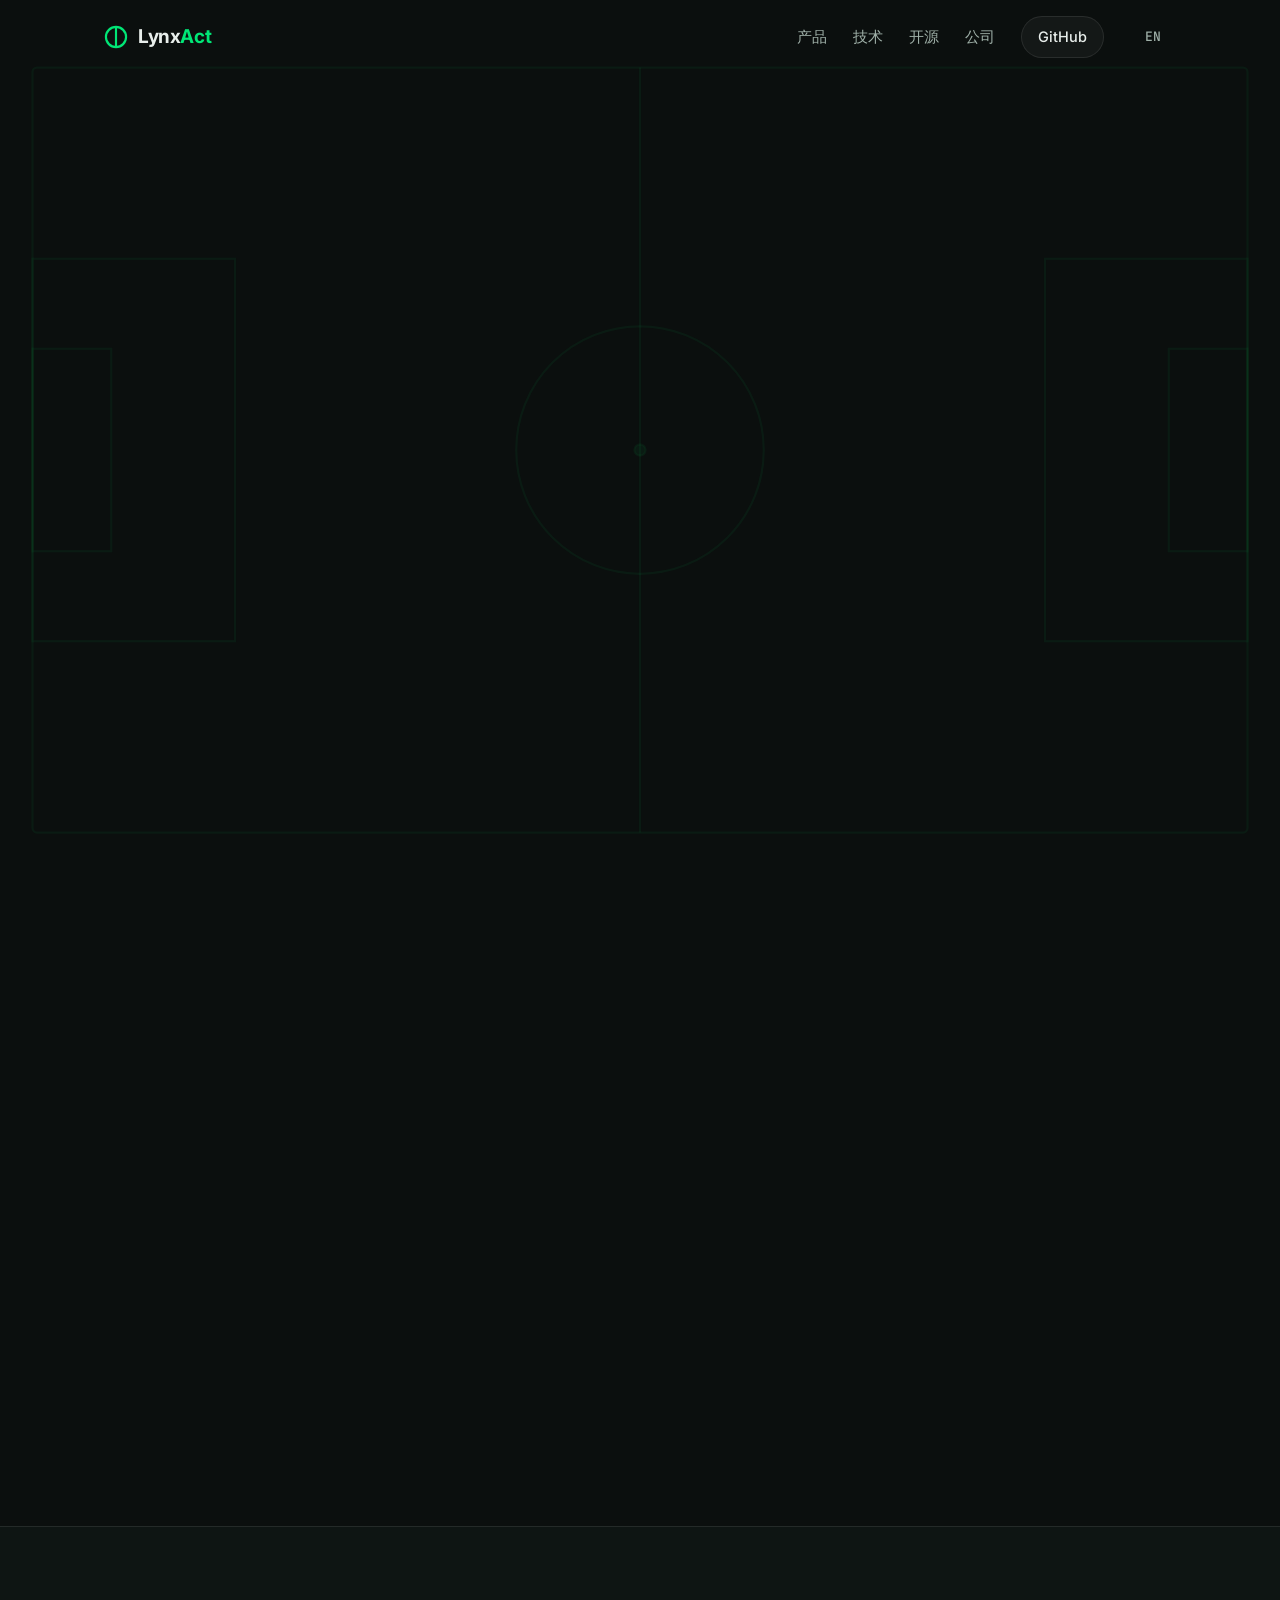
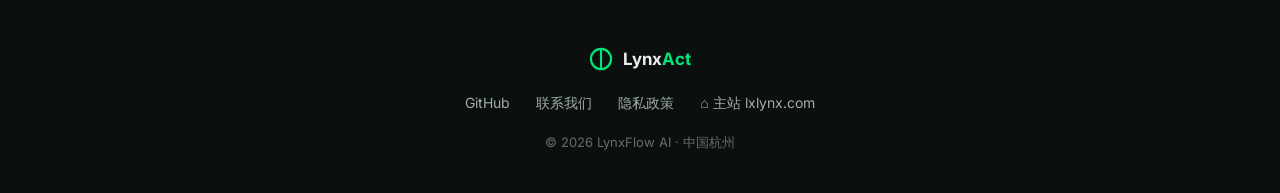
==== zh/index.html @ 07fc2399 "feat(R41): site SEO — Organization JSON-LD + robots.txt + sitemap.xml Add schema.org Organization st" ====
<!DOCTYPE html>
<html lang="zh-CN">
<head>
  <meta charset="UTF-8">
  <meta name="viewport" content="width=device-width, initial-scale=1.0">
  <title>LynxAct — AI 驱动的体育视频智能</title>
  <meta name="description" content="LynxAct 让比赛影像成为战术洞察：VLM 技战术标注、球员追踪、LLM 战术报告。LynxFlow AI 出品。">
  <meta property="og:title" content="LynxAct — AI 驱动的体育视频智能">
  <meta property="og:description" content="从原始比赛画面到教练可直接使用的战术报告：体育视频标注、追踪与 LLM 分析的开源管线。">
  <meta property="og:type" content="website">
  <meta property="og:url" content="https://lynxact.lxlynx.com/zh/">
  <meta property="og:image" content="https://lynxact.lxlynx.com/assets/lynxact-coach-top-moments-sample.png">
  <meta property="og:image:alt" content="LynxAct 教练战术报告样例">
  <link rel="canonical" href="https://lynxact.lxlynx.com/zh/">
  <link rel="alternate" hreflang="en" href="https://lynxact.lxlynx.com/">
  <link rel="alternate" hreflang="zh-CN" href="https://lynxact.lxlynx.com/zh/">
  <link rel="alternate" hreflang="x-default" href="https://lynxact.lxlynx.com/">
  <link rel="icon" href="/favicon.svg" type="image/svg+xml">
  <link rel="preconnect" href="https://fonts.googleapis.com">
  <link rel="preconnect" href="https://fonts.gstatic.com" crossorigin>
  <link href="https://fonts.googleapis.com/css2?family=Inter:wght@400;500;600;700;800&family=JetBrains+Mono:wght@400;600&display=swap" rel="stylesheet">
  <link rel="stylesheet" href="/css/style.css">
  <script type="application/ld+json">
  {
    "@context": "https://schema.org",
    "@type": "Organization",
    "name": "LynxFlow AI",
    "url": "https://lynxact.lxlynx.com/zh/",
    "logo": "https://lynxact.lxlynx.com/favicon.svg",
    "founder": {"@type": "Person", "name": "Alexander Cardoza", "jobTitle": "Founder & CEO"},
    "foundingDate": "2026",
    "address": {"@type": "PostalAddress", "addressLocality": "Hangzhou", "addressCountry": "CN"}
  }
  </script>
</head>
<body>
  <a class="skip-link" href="#main">跳到主要内容</a>

  <!-- 球场线条背景装饰 -->
  <svg class="pitch-bg" viewBox="0 0 1200 800" preserveAspectRatio="xMidYMid slice" aria-hidden="true">
    <g fill="none" stroke="currentColor" stroke-width="2">
      <rect x="60" y="60" width="1080" height="680" rx="4"/>
      <line x1="600" y1="60" x2="600" y2="740"/>
      <circle cx="600" cy="400" r="110"/>
      <circle cx="600" cy="400" r="5" fill="currentColor"/>
      <rect x="60" y="230" width="180" height="340"/>
      <rect x="960" y="230" width="180" height="340"/>
      <rect x="60" y="310" width="70" height="180"/>
      <rect x="1070" y="310" width="70" height="180"/>
    </g>
  </svg>

  <nav class="nav" id="nav">
    <div class="nav-inner">
      <a class="brand" href="#top" aria-label="LynxAct 首页">
        <svg class="brand-mark" viewBox="0 0 100 100" aria-hidden="true">
          <circle cx="50" cy="50" r="42" fill="none" stroke="currentColor" stroke-width="9"/>
          <line x1="50" y1="8" x2="50" y2="92" stroke="currentColor" stroke-width="9"/>
        </svg>
        <span>Lynx<em>Act</em></span>
      </a>
      <div class="nav-links">
        <a href="#products">产品</a>
        <a href="#technology">技术</a>
        <a href="#opensource">开源</a>
        <a href="#company">公司</a>
        <a class="nav-cta" href="https://github.com/Lxcardoza993?tab=repositories" target="_blank" rel="noopener">GitHub</a>
        <a class="lang-switch" href="/" hreflang="en" aria-label="Switch to English">EN</a>
      </div>
    </div>
  </nav>

  <header class="hero" id="top">
    <div class="hero-inner">
      <p class="eyebrow reveal">体育视频智能 · 中国杭州</p>
      <h1 class="reveal">让比赛影像<br><span class="accent">成为战术洞察</span>。</h1>
      <p class="lede reveal">LynxAct 融合视觉语言模型、多目标追踪与大模型推理，自动化体育视频分析
        ——从标注管线，到教练可以直接使用的战术报告。</p>
      <div class="hero-cta reveal">
        <a class="btn btn-primary" href="https://github.com/Lxcardoza993?tab=repositories" target="_blank" rel="noopener">访问 GitHub</a>
        <a class="btn btn-ghost" href="#demo">观看演示</a>
      </div>
      <dl class="hero-stats reveal">
        <div><dt>98.7%</dt><dd>零样本 VLM 准确率<br>活动识别探针实测</dd></div>
        <div><dt>±1 米</dt><dd>场地标定<br>重投影精度</dd></div>
        <div><dt>4 工具</dt><dd>函数调用闭环<br>AI 教练 Agent</dd></div>
      </dl>
    </div>
  </header>

  <main id="main">

    <section class="section" id="products">
      <div class="section-head reveal">
        <p class="eyebrow">产品</p>
        <h2>一条管线，三个层级</h2>
        <p class="section-sub">我们为体育视频理解的每一层构建开放工具——俱乐部、分析师与研究者，
          可以按需取用正好合适的深度。</p>
      </div>
      <div class="cards">
        <article class="card reveal">
          <div class="card-icon" aria-hidden="true">
            <svg viewBox="0 0 24 24" fill="none" stroke="currentColor" stroke-width="1.8"><path d="M12 20h9"/><path d="M16.5 3.5a2.1 2.1 0 0 1 3 3L7 19l-4 1 1-4Z"/></svg>
          </div>
          <h3>技战术标注</h3>
          <p>VLM 预标注 + 人工专家校对。标注员核验机器提案，而非从零打标——
            人工标注时间降低一个数量级，专家判断始终在场。</p>
          <p class="card-tag">VLM 预标 · 专家校对 · 事件体系</p>
        </article>
        <article class="card reveal">
          <div class="card-icon" aria-hidden="true">
            <svg viewBox="0 0 24 24" fill="none" stroke="currentColor" stroke-width="1.8"><path d="M21 15a2 2 0 0 1-2 2H7l-4 4V5a2 2 0 0 1 2-2h14a2 2 0 0 1 2 2Z"/></svg>
          </div>
          <h3>AI 教练 Agent</h3>
          <p>把比赛数据转化为自然语言战术报告的 LLM Agent。四工具函数调用闭环：
            查询事件、发现模式、生成教练可执行的分析——内置 62 张精选技术卡。</p>
          <p class="card-tag">LLM 推理 · 函数调用 · 战术报告</p>
        </article>
        <article class="card reveal">
          <div class="card-icon" aria-hidden="true">
            <svg viewBox="0 0 24 24" fill="none" stroke="currentColor" stroke-width="1.8"><circle cx="12" cy="12" r="9"/><path d="M12 3v18M3 12h18"/></svg>
          </div>
          <h3>球员追踪</h3>
          <p>从转播画面提取 2D 球场坐标的开源管线——检测、多目标追踪与场地标定。
            已在职业比赛画面上验证亚米级重投影精度。</p>
          <p class="card-tag">YOLO · ByteTrack · 单应性标定</p>
        </article>
      </div>
    </section>

    <section class="section section-alt" id="technology">
      <div class="section-head reveal">
        <p class="eyebrow">技术</p>
        <h2>实测，而非承诺</h2>
        <p class="section-sub">本页每一项能力，都有真实数据上的可复现探针支撑。
          以下是我们已经验证的结果。</p>
      </div>
      <div class="metric-grid">
        <div class="metric reveal"><span class="metric-num">98.7<span class="unit">%</span></span><span class="metric-label">零样本 VLM 准确率：150 张活动识别探针（Stanford40），10 类中 8 类满分</span></div>
        <div class="metric reveal"><span class="metric-num">0.62–1.25<span class="unit">米</span></span><span class="metric-label">职业转播画面上的场地标定重投影误差，5 锚点单应性矩阵</span></div>
        <div class="metric reveal"><span class="metric-num">95.7<span class="unit">%</span></span><span class="metric-label">≥8 名球员同时被稳定追踪的帧占比——场均 12.84 人，YOLOv8 + ByteTrack</span></div>
        <div class="metric reveal"><span class="metric-num">62</span><span class="metric-label">教练 Agent 知识库技术卡，覆盖过人、传球与射门技术</span></div>
      </div>

      <div class="pipeline reveal" aria-label="处理管线">
        <div class="pipe-step"><span class="pipe-dot"></span>比赛画面</div>
        <div class="pipe-arrow" aria-hidden="true">→</div>
        <div class="pipe-step"><span class="pipe-dot"></span>检测与追踪</div>
        <div class="pipe-arrow" aria-hidden="true">→</div>
        <div class="pipe-step"><span class="pipe-dot"></span>场地标定</div>
        <div class="pipe-arrow" aria-hidden="true">→</div>
        <div class="pipe-step"><span class="pipe-dot"></span>战术事件</div>
        <div class="pipe-arrow" aria-hidden="true">→</div>
        <div class="pipe-step"><span class="pipe-dot"></span>LLM 分析</div>
        <div class="pipe-arrow" aria-hidden="true">→</div>
        <div class="pipe-step pipe-final"><span class="pipe-dot"></span>教练报告</div>
      </div>
    </section>

    <section class="section" id="demo">
      <div class="section-head reveal">
        <p class="eyebrow">实战</p>
        <h2>能跑的软件，不是幻灯片</h2>
      </div>
      <div class="demo-grid">
        <figure class="demo-item reveal">
          <img src="/assets/demo.gif" alt="多源融合预标注工作流：融合投票、一键校对与判定" loading="lazy" width="880" height="656">
          <figcaption><strong>预标注工作台。</strong>三个预测源融合为单一提案，
            专家一键确认或纠正。</figcaption>
        </figure>
        <figure class="demo-item reveal">
          <img src="/assets/lynxact-coach-top-moments-sample.png" alt="AI 教练 Agent 输出：自动识别出的比赛关键时刻" loading="lazy" width="1200" height="840">
          <figcaption><strong>教练 Agent 输出。</strong>Agent 扫描比赛数据，
            挑出真正重要的时刻，并附上推理过程。</figcaption>
        </figure>
      </div>
    </section>

    <section class="section section-alt" id="opensource">
      <div class="section-head reveal">
        <p class="eyebrow">开源</p>
        <h2>生于开源</h2>
        <p class="section-sub">核心管线均为 Apache-2.0 许可。欢迎 star、fork，
          或直接集成进你的技术栈。</p>
      </div>
      <div class="repo-grid">
        <a class="repo-card reveal" href="https://github.com/Lxcardoza993/lynxact-coach" target="_blank" rel="noopener">
          <div class="repo-head">
            <svg viewBox="0 0 16 16" width="18" height="18" fill="currentColor" aria-hidden="true"><path d="M2 2.5A2.5 2.5 0 0 1 4.5 0h8.75a.75.75 0 0 1 .75.75v12.5a.75.75 0 0 1-.75.75h-2.5a.75.75 0 0 1 0-1.5h1.75v-2h-8a1 1 0 0 0-.714 1.7.75.75 0 1 1-1.072 1.05A2.495 2.495 0 0 1 2 11.5Zm10.5-1h-8a1 1 0 0 0-1 1v6.708A2.486 2.486 0 0 1 4.5 9h8ZM5 12.25v3.25a.25.25 0 0 0 .4.2l1.45-1.087a.249.249 0 0 1 .3 0L8.6 15.7a.25.25 0 0 0 .4-.2v-3.25a.25.25 0 0 0-.25-.25h-3.5a.25.25 0 0 0-.25.25Z"/></svg>
            <span class="repo-name">lynxact-coach</span>
            <span class="repo-license">Apache-2.0</span>
          </div>
          <p>足球战术分析 AI 教练 Agent——四工具函数调用闭环检索比赛数据，
            生成自然语言教练报告。</p>
        </a>
        <a class="repo-card reveal" href="https://github.com/Lxcardoza993/lynxmove-oss" target="_blank" rel="noopener">
          <div class="repo-head">
            <svg viewBox="0 0 16 16" width="18" height="18" fill="currentColor" aria-hidden="true"><path d="M2 2.5A2.5 2.5 0 0 1 4.5 0h8.75a.75.75 0 0 1 .75.75v12.5a.75.75 0 0 1-.75.75h-2.5a.75.75 0 0 1 0-1.5h1.75v-2h-8a1 1 0 0 0-.714 1.7.75.75 0 1 1-1.072 1.05A2.495 2.495 0 0 1 2 11.5Zm10.5-1h-8a1 1 0 0 0-1 1v6.708A2.486 2.486 0 0 1 4.5 9h8ZM5 12.25v3.25a.25.25 0 0 0 .4.2l1.45-1.087a.249.249 0 0 1 .3 0L8.6 15.7a.25.25 0 0 0 .4-.2v-3.25a.25.25 0 0 0-.25-.25h-3.5a.25.25 0 0 0-.25.25Z"/></svg>
            <span class="repo-name">lynxmove-oss</span>
            <span class="repo-license">Apache-2.0</span>
          </div>
          <p>体育视频多源融合预标注工具包——VLM 提案、球员先验信号与专家校对，
            集成于同一 Web 界面。</p>
        </a>
      </div>
    </section>

    <section class="section" id="company">
      <div class="section-head reveal">
        <p class="eyebrow">公司</p>
        <h2>行家出品</h2>
      </div>
      <div class="company-grid">
        <div class="company-card reveal">
          <h3>LynxFlow AI</h3>
          <p>LynxAct 是 LynxFlow AI 旗下的体育视频智能分析产品线。团队 2026
            年创立于杭州，专注体育分析 AI 工具——标注管线、追踪基础设施与
            LLM 驱动的报告。</p>
          <dl class="company-facts">
            <div><dt>成立</dt><dd>2026 年</dd></div>
            <div><dt>总部</dt><dd>中国杭州</dd></div>
            <div><dt>方向</dt><dd>体育 AI · 视频智能</dd></div>
            <div><dt>阶段</dt><dd>自筹资金 · 种子轮前</dd></div>
          </dl>
        </div>
        <div class="company-card reveal">
          <h3>创始人</h3>
          <p class="founder-name">Alexander Cardoza</p>
          <p class="founder-title">Founder &amp; CEO, LynxFlow AI</p>
          <p>Alexander Cardoza 本科毕业于中部一所 211 高校，获教育学、文学
            双学士学位；硕士毕业于爱丁堡大学，获理学硕士（M.Sc.）学位，主要
            研究方向为智能穿戴设备的加速度数据与身体活动流行病学。他创立
            LynxAct，是要把现代视觉语言模型与 LLM 工具，带进一个至今仍靠
            人工打标的行业。</p>
          <p class="company-contact">联系我们：<a href="mailto:founder@lxlynx.com">founder@lxlynx.com</a></p>
        </div>
      </div>
    </section>

  </main>

  <footer class="footer">
    <div class="footer-inner">
      <div class="footer-brand">
        <svg class="brand-mark" viewBox="0 0 100 100" aria-hidden="true">
          <circle cx="50" cy="50" r="42" fill="none" stroke="currentColor" stroke-width="9"/>
          <line x1="50" y1="8" x2="50" y2="92" stroke="currentColor" stroke-width="9"/>
        </svg>
        <span>Lynx<em>Act</em></span>
      </div>
      <nav class="footer-links" aria-label="页脚">
        <a href="https://github.com/Lxcardoza993?tab=repositories" target="_blank" rel="noopener">GitHub</a>
        <a href="mailto:founder@lxlynx.com">联系我们</a>
        <a href="/zh/privacy.html">隐私政策</a>
        <a href="https://lxlynx.com" target="_blank" rel="noopener">⌂ 主站 lxlynx.com</a>
      </nav>
      <p class="footer-legal">© 2026 LynxFlow AI · 中国杭州</p>
    </div>
  </footer>

  <script src="/js/main.js" defer></script>
</body>
</html>
---- css/style.css ----
/* LynxAct — dark pitch theme */
:root {
  --bg: #0b0f0e;
  --bg-alt: #0e1513;
  --surface: rgba(255, 255, 255, 0.04);
  --surface-border: rgba(255, 255, 255, 0.09);
  --text: #e8eeeb;
  --text-dim: #9fb0a8;
  --accent: #00e676;
  --accent-soft: rgba(0, 230, 118, 0.12);
  --pitch-line: rgba(0, 230, 118, 0.055);
  --radius: 14px;
  --font: "Inter", -apple-system, BlinkMacSystemFont, "Segoe UI", Roboto, "PingFang SC", "Hiragino Sans GB", "Microsoft YaHei", "Noto Sans CJK SC", "Helvetica Neue", Arial, sans-serif;
  --mono: "JetBrains Mono", ui-monospace, SFMono-Regular, Menlo, Consolas, monospace;
}

* { margin: 0; padding: 0; box-sizing: border-box; }

html { scroll-behavior: smooth; }

body {
  background: var(--bg);
  color: var(--text);
  font-family: var(--font);
  font-size: 16px;
  line-height: 1.65;
  -webkit-font-smoothing: antialiased;
  overflow-x: hidden;
}

::selection { background: var(--accent); color: #04140b; }

/* Skip link — keyboard a11y (WCAG 2.4.1 Bypass Blocks) */
.skip-link {
  position: absolute;
  left: -9999px;
  top: auto;
  z-index: 1000;
  padding: 0.6rem 1rem;
  background: var(--accent);
  color: #04140b;
  border-radius: 8px;
  font-weight: 600;
  text-decoration: none;
}
.skip-link:focus,
.skip-link:focus-visible {
  left: 1rem;
  top: 1rem;
}

.pitch-bg {
  position: fixed;
  inset: 0;
  width: 100%;
  height: 100%;
  color: var(--pitch-line);
  pointer-events: none;
  z-index: 0;
}

/* ---------- nav ---------- */
.nav {
  position: fixed;
  top: 0; left: 0; right: 0;
  z-index: 100;
  transition: background 0.3s ease, border-color 0.3s ease, backdrop-filter 0.3s ease;
  border-bottom: 1px solid transparent;
}
.nav.scrolled {
  background: rgba(11, 15, 14, 0.72);
  backdrop-filter: blur(14px);
  -webkit-backdrop-filter: blur(14px);
  border-bottom-color: var(--surface-border);
}
.nav-inner {
  max-width: 1120px;
  margin: 0 auto;
  padding: 16px 24px;
  display: flex;
  align-items: center;
  justify-content: space-between;
}
.brand {
  display: inline-flex;
  align-items: center;
  gap: 10px;
  color: var(--text);
  text-decoration: none;
  font-weight: 700;
  font-size: 19px;
  letter-spacing: -0.02em;
}
.brand em { font-style: normal; color: var(--accent); }
.brand-mark { width: 24px; height: 24px; color: var(--accent); flex: none; }
.nav-links { display: flex; align-items: center; gap: 26px; }
.nav-links a {
  color: var(--text-dim);
  text-decoration: none;
  font-size: 14.5px;
  font-weight: 500;
  transition: color 0.2s ease;
}
.nav-links a:hover { color: var(--text); }
.nav-cta {
  padding: 8px 16px;
  border: 1px solid var(--surface-border);
  border-radius: 999px;
  color: var(--text) !important;
  background: var(--surface);
  transition: border-color 0.2s ease, background 0.2s ease;
}
.nav-cta:hover { border-color: var(--accent); background: var(--accent-soft); }
.lang-switch {
  padding: 8px 14px;
  border-radius: 999px;
  color: var(--text-dim) !important;
  font-size: 13px !important;
  font-family: var(--mono);
  border: 1px solid transparent;
  transition: color 0.2s ease, border-color 0.2s ease;
}
.lang-switch:hover { color: var(--accent) !important; border-color: rgba(0, 230, 118, 0.35); }

/* ---------- hero ---------- */
.hero {
  position: relative;
  z-index: 1;
  padding: 168px 24px 96px;
}
.hero-inner { max-width: 880px; margin: 0 auto; }
.eyebrow {
  font-family: var(--mono);
  font-size: 12.5px;
  font-weight: 600;
  letter-spacing: 0.14em;
  text-transform: uppercase;
  color: var(--accent);
  margin-bottom: 18px;
}
h1 {
  font-size: clamp(40px, 6.4vw, 68px);
  font-weight: 800;
  line-height: 1.06;
  letter-spacing: -0.035em;
  margin-bottom: 26px;
}
.accent {
  background: linear-gradient(92deg, var(--accent) 10%, #7dffb8 90%);
  -webkit-background-clip: text;
  background-clip: text;
  color: transparent;
}
.lede {
  font-size: clamp(17px, 2vw, 20px);
  color: var(--text-dim);
  max-width: 640px;
  margin-bottom: 38px;
}
.hero-cta { display: flex; gap: 14px; flex-wrap: wrap; margin-bottom: 64px; }
.btn {
  display: inline-flex;
  align-items: center;
  padding: 13px 26px;
  border-radius: 999px;
  font-size: 15px;
  font-weight: 600;
  text-decoration: none;
  transition: transform 0.18s ease, box-shadow 0.18s ease, background 0.18s ease, border-color 0.18s ease;
}
.btn:active { transform: translateY(1px); }
.btn-primary {
  background: var(--accent);
  color: #04140b;
  box-shadow: 0 0 0 0 rgba(0, 230, 118, 0.35);
}
.btn-primary:hover { box-shadow: 0 8px 32px 0 rgba(0, 230, 118, 0.28); transform: translateY(-1px); }
.btn-ghost {
  color: var(--text);
  border: 1px solid var(--surface-border);
  background: var(--surface);
}
.btn-ghost:hover { border-color: var(--accent); background: var(--accent-soft); }

.hero-stats {
  display: grid;
  grid-template-columns: repeat(3, minmax(0, 1fr));
  gap: 20px;
  max-width: 780px;
}
.hero-stats > div {
  padding: 20px 22px;
  background: var(--surface);
  border: 1px solid var(--surface-border);
  border-radius: var(--radius);
  backdrop-filter: blur(8px);
}
.hero-stats dt {
  font-size: 30px;
  font-weight: 800;
  letter-spacing: -0.03em;
  color: var(--accent);
  font-variant-numeric: tabular-nums;
}
.hero-stats dd { font-size: 13px; color: var(--text-dim); margin-top: 6px; line-height: 1.5; }

/* ---------- sections ---------- */
.section {
  position: relative;
  z-index: 1;
  max-width: 1120px;
  margin: 0 auto;
  padding: 88px 24px;
}
.section-alt {
  max-width: none;
  background: var(--bg-alt);
  border-top: 1px solid var(--surface-border);
  border-bottom: 1px solid var(--surface-border);
}
.section-alt > * { max-width: 1120px; margin-left: auto; margin-right: auto; }
.section-head { max-width: 720px; margin-bottom: 52px; }
.section-alt .section-head { max-width: 720px; }
h2 {
  font-size: clamp(30px, 4vw, 42px);
  font-weight: 800;
  letter-spacing: -0.03em;
  line-height: 1.12;
  margin-bottom: 16px;
}
.section-sub { color: var(--text-dim); font-size: 17px; }

/* product cards */
.cards {
  display: grid;
  grid-template-columns: repeat(3, minmax(0, 1fr));
  gap: 22px;
}
.card {
  padding: 30px 28px;
  background: var(--surface);
  border: 1px solid var(--surface-border);
  border-radius: var(--radius);
  transition: transform 0.2s ease, border-color 0.2s ease, background 0.2s ease;
}
.card:hover { transform: translateY(-3px); border-color: rgba(0, 230, 118, 0.35); background: rgba(0, 230, 118, 0.05); }
.card-icon {
  width: 46px; height: 46px;
  display: grid; place-items: center;
  border-radius: 12px;
  background: var(--accent-soft);
  color: var(--accent);
  margin-bottom: 20px;
}
.card-icon svg { width: 24px; height: 24px; }
.card h3 { font-size: 20px; font-weight: 700; letter-spacing: -0.02em; margin-bottom: 12px; }
.card p { color: var(--text-dim); font-size: 15px; }
.card-tag {
  margin-top: 18px;
  font-family: var(--mono);
  font-size: 12px !important;
  color: var(--accent) !important;
  letter-spacing: 0.02em;
}

/* metrics */
.metric-grid {
  display: grid;
  grid-template-columns: repeat(2, minmax(0, 1fr));
  gap: 22px;
  margin-bottom: 56px;
}
.metric {
  padding: 28px 30px;
  background: var(--surface);
  border: 1px solid var(--surface-border);
  border-radius: var(--radius);
  display: flex;
  flex-direction: column;
  gap: 10px;
}
.metric-num {
  font-size: 40px;
  font-weight: 800;
  letter-spacing: -0.03em;
  color: var(--accent);
  font-variant-numeric: tabular-nums;
}
.metric-num .unit { font-size: 20px; margin-left: 2px; }
.metric-label { color: var(--text-dim); font-size: 14.5px; line-height: 1.55; }

/* pipeline */
.pipeline {
  display: flex;
  align-items: center;
  flex-wrap: wrap;
  gap: 10px 12px;
  padding: 24px 26px;
  background: var(--surface);
  border: 1px solid var(--surface-border);
  border-radius: var(--radius);
  font-family: var(--mono);
  font-size: 13px;
}
.pipe-step {
  display: inline-flex;
  align-items: center;
  gap: 9px;
  color: var(--text-dim);
  white-space: nowrap;
}
.pipe-dot { width: 7px; height: 7px; border-radius: 50%; background: var(--accent); flex: none; }
.pipe-final { color: var(--accent); font-weight: 600; }
.pipe-arrow { color: rgba(255, 255, 255, 0.22); }

/* demo */
.demo-grid {
  display: grid;
  grid-template-columns: repeat(2, minmax(0, 1fr));
  gap: 22px;
}
.demo-item {
  background: var(--surface);
  border: 1px solid var(--surface-border);
  border-radius: var(--radius);
  overflow: hidden;
}
.demo-item img {
  display: block;
  width: 100%;
  aspect-ratio: 16 / 10;
  object-fit: cover;
  object-position: top;
  border-bottom: 1px solid var(--surface-border);
  background: #060a08;
}
.demo-item figcaption { padding: 20px 22px; color: var(--text-dim); font-size: 14.5px; }
.demo-item figcaption strong { color: var(--text); display: block; margin-bottom: 4px; font-size: 15px; }

/* repos */
.repo-grid {
  display: grid;
  grid-template-columns: repeat(2, minmax(0, 1fr));
  gap: 22px;
}
.repo-card {
  display: block;
  padding: 26px 28px;
  background: var(--surface);
  border: 1px solid var(--surface-border);
  border-radius: var(--radius);
  text-decoration: none;
  color: inherit;
  transition: transform 0.2s ease, border-color 0.2s ease, background 0.2s ease;
}
.repo-card:hover { transform: translateY(-3px); border-color: rgba(0, 230, 118, 0.35); background: rgba(0, 230, 118, 0.05); }
.repo-head { display: flex; align-items: center; gap: 10px; margin-bottom: 14px; color: var(--accent); }
.repo-name { font-family: var(--mono); font-size: 16px; font-weight: 600; color: var(--text); }
.repo-license {
  margin-left: auto;
  font-family: var(--mono);
  font-size: 11px;
  color: var(--text-dim);
  border: 1px solid var(--surface-border);
  border-radius: 999px;
  padding: 3px 10px;
}
.repo-card p { color: var(--text-dim); font-size: 14.5px; }

/* company */
.company-grid {
  display: grid;
  grid-template-columns: 1.2fr 1fr;
  gap: 22px;
}
.company-card {
  padding: 32px 30px;
  background: var(--surface);
  border: 1px solid var(--surface-border);
  border-radius: var(--radius);
}
.company-card h3 { font-size: 19px; font-weight: 700; letter-spacing: -0.02em; margin-bottom: 6px; }
.company-cn { color: var(--text-dim); font-size: 14px; margin-bottom: 16px; }
.founder-name { color: var(--accent); font-size: 17px; font-weight: 600; margin-bottom: 4px; }
.founder-title { color: var(--text-dim); font-size: 13px; letter-spacing: 0.04em; text-transform: uppercase; margin-bottom: 14px; }
.company-card > p { color: var(--text-dim); font-size: 15px; }
.company-facts {
  margin-top: 24px;
  display: grid;
  grid-template-columns: repeat(2, minmax(0, 1fr));
  gap: 14px;
}
.company-facts dt {
  font-family: var(--mono);
  font-size: 11px;
  text-transform: uppercase;
  letter-spacing: 0.1em;
  color: var(--text-dim);
}
.company-facts dd { font-size: 14.5px; font-weight: 600; margin-top: 3px; }
.company-contact { margin-top: 20px; }
.company-contact a { color: var(--accent); text-decoration: none; border-bottom: 1px solid rgba(0, 230, 118, 0.35); }
.company-contact a:hover { border-bottom-color: var(--accent); }

/* footer */
.footer {
  position: relative;
  z-index: 1;
  border-top: 1px solid var(--surface-border);
  padding: 48px 24px 40px;
}
.footer-inner {
  max-width: 1120px;
  margin: 0 auto;
  display: flex;
  flex-direction: column;
  align-items: center;
  gap: 18px;
}
.footer-brand {
  display: inline-flex;
  align-items: center;
  gap: 10px;
  font-weight: 700;
  font-size: 17px;
}
.footer-brand em { font-style: normal; color: var(--accent); }
.footer-links { display: flex; gap: 26px; }
.footer-links a { color: var(--text-dim); text-decoration: none; font-size: 14px; transition: color 0.2s ease; }
.footer-links a:hover { color: var(--text); }
.footer-legal { color: rgba(159, 176, 168, 0.6); font-size: 13px; }

/* reveal on scroll */
.reveal {
  opacity: 0;
  transform: translateY(18px);
  transition: opacity 0.6s ease, transform 0.6s ease;
}
.reveal.visible { opacity: 1; transform: none; }
@media (prefers-reduced-motion: reduce) {
  .reveal { opacity: 1; transform: none; transition: none; }
  html { scroll-behavior: auto; }
}

/* responsive */
@media (max-width: 900px) {
  .cards, .demo-grid, .repo-grid, .company-grid { grid-template-columns: 1fr; }
  .metric-grid { grid-template-columns: 1fr 1fr; }
  .nav-links a:not(.nav-cta):not(.lang-switch) { display: none; }
}
@media (max-width: 620px) {
  .hero { padding-top: 132px; }
  .hero-stats { grid-template-columns: 1fr; }
  .metric-grid { grid-template-columns: 1fr; }
  .pipe-arrow { display: none; }
  .pipeline { flex-direction: column; align-items: flex-start; }
}
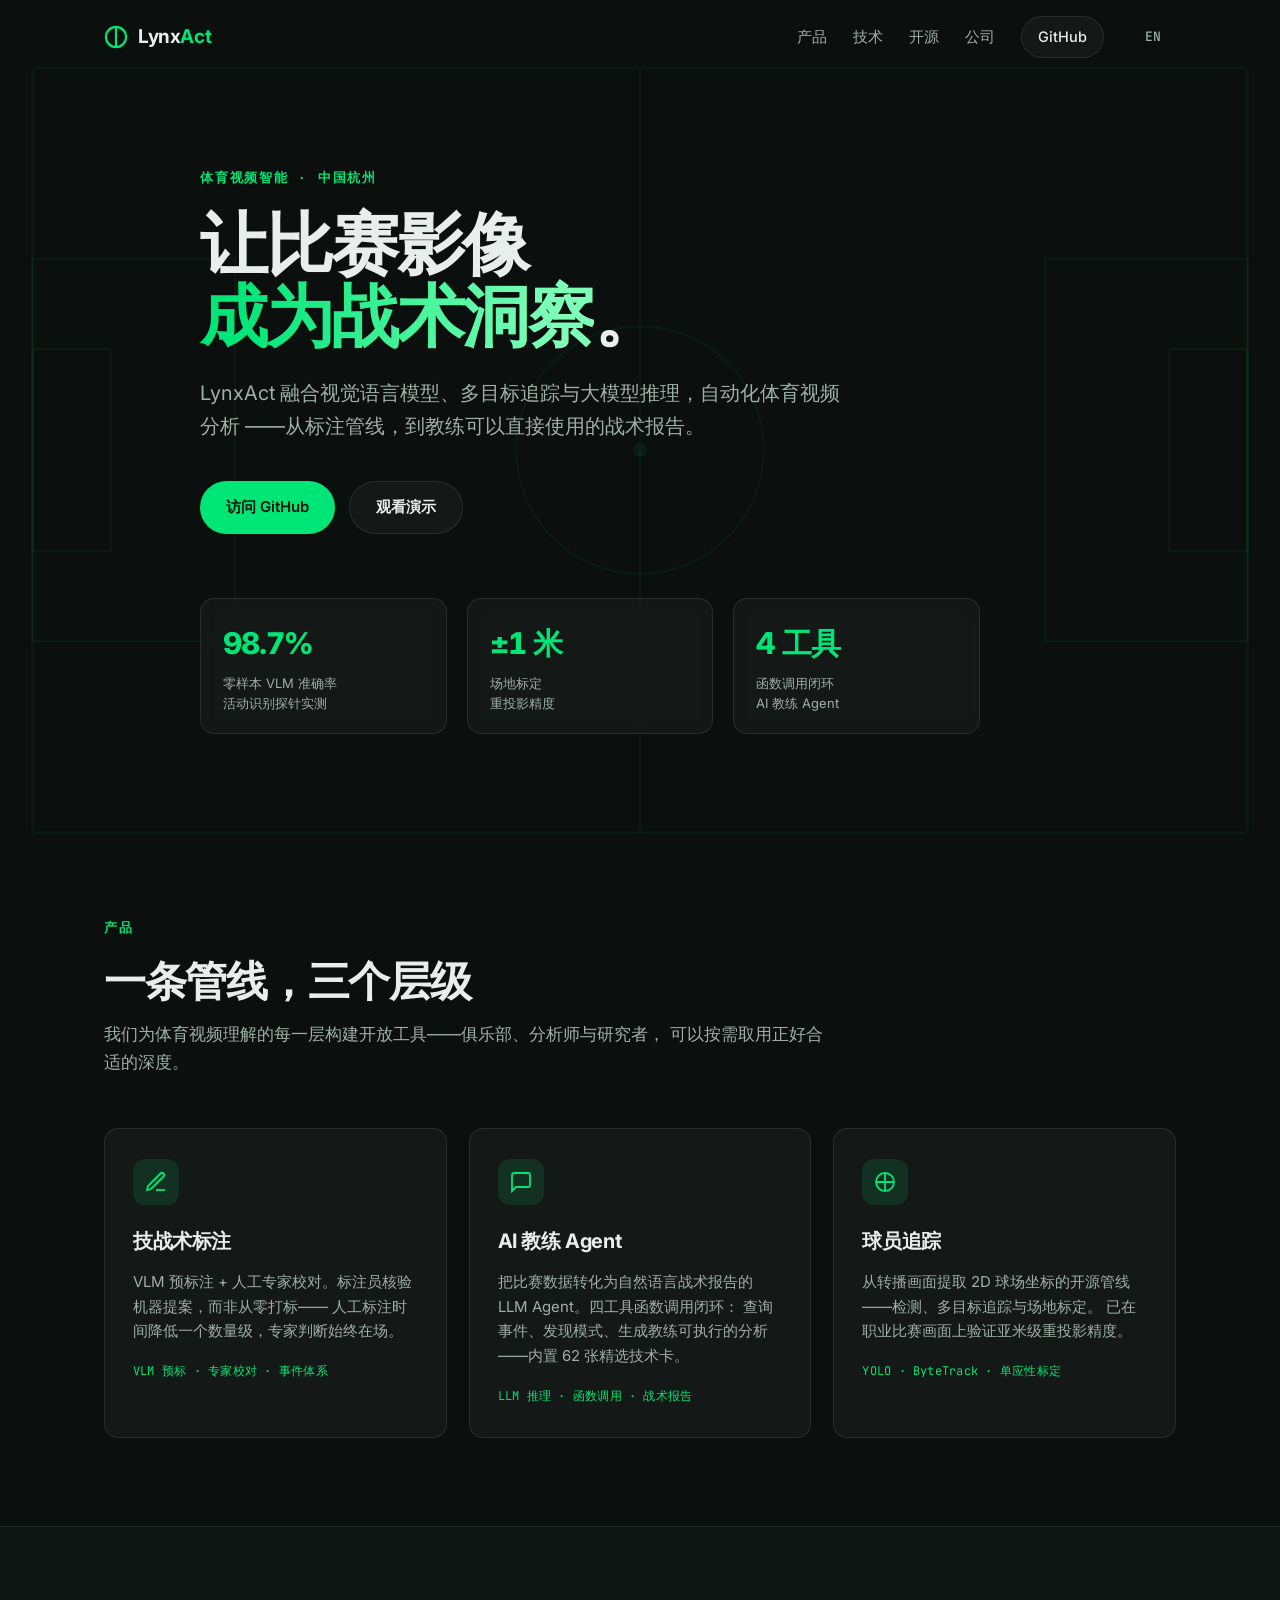
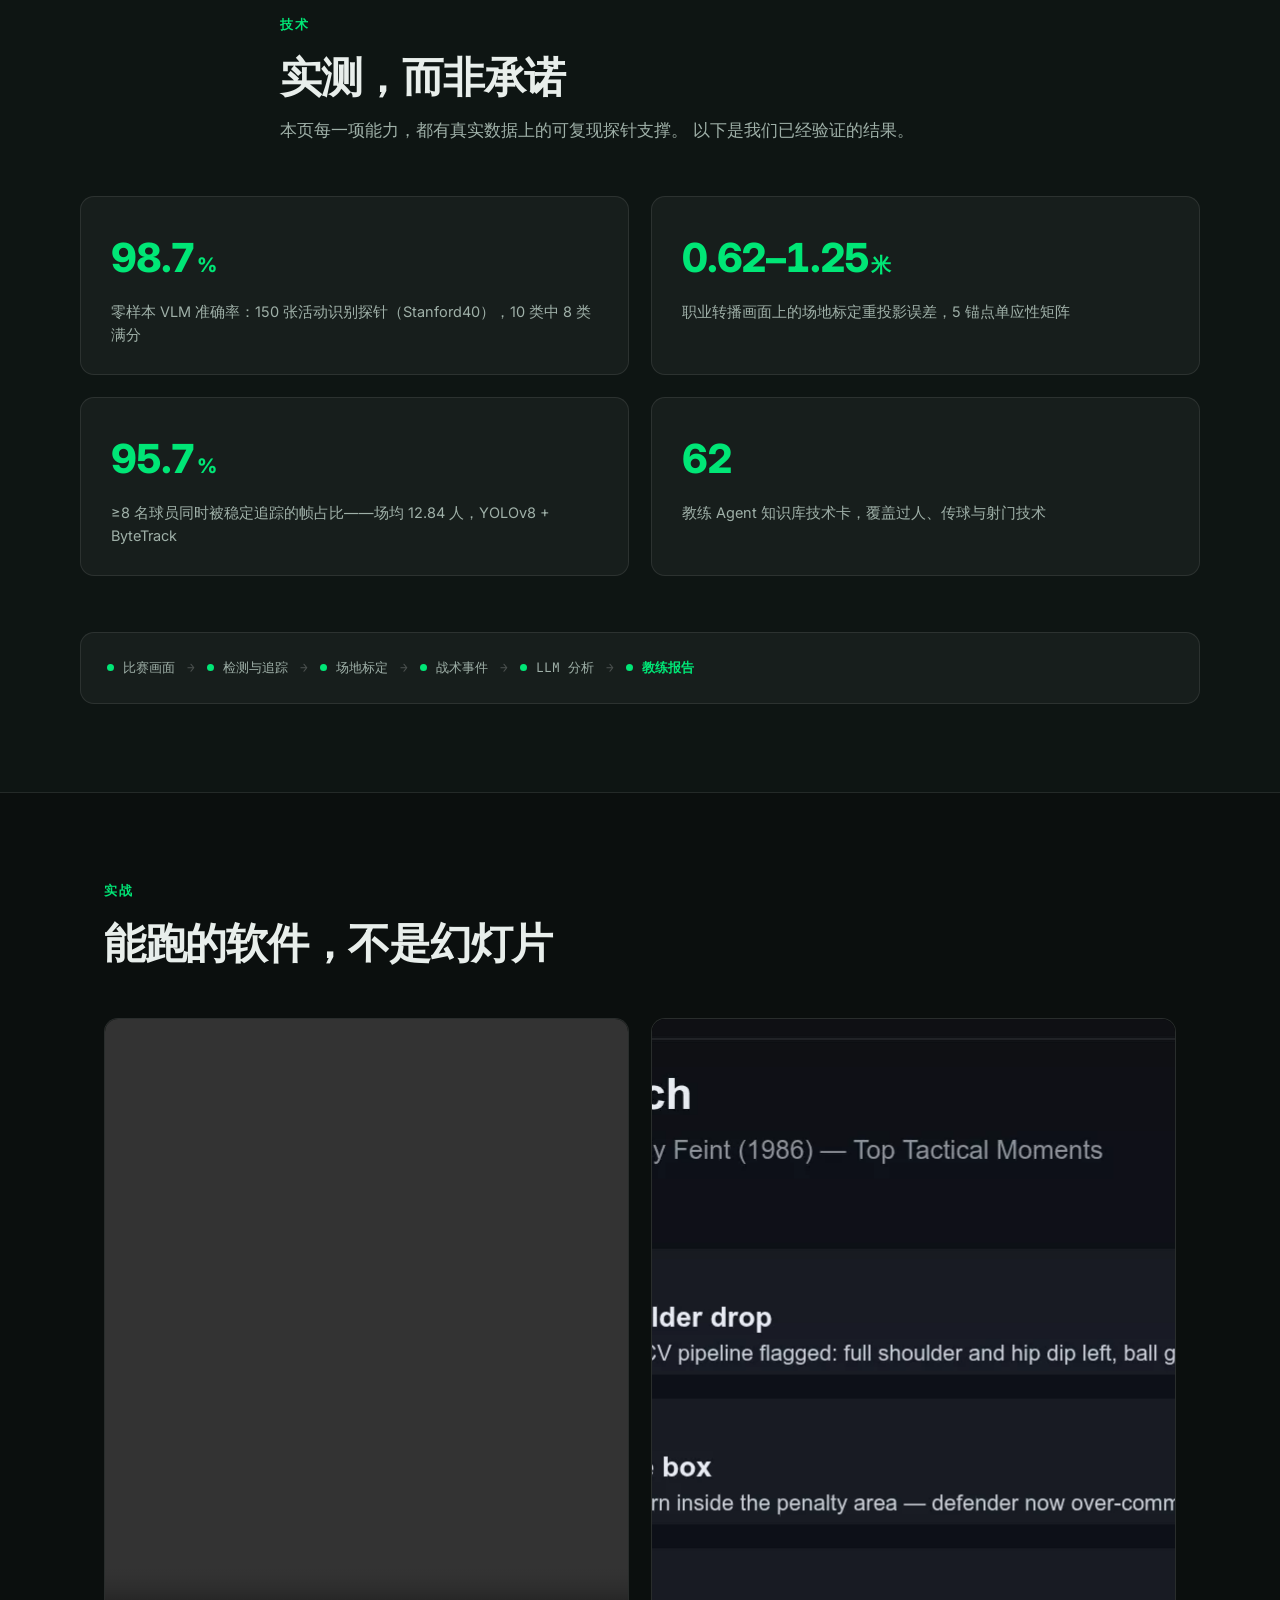
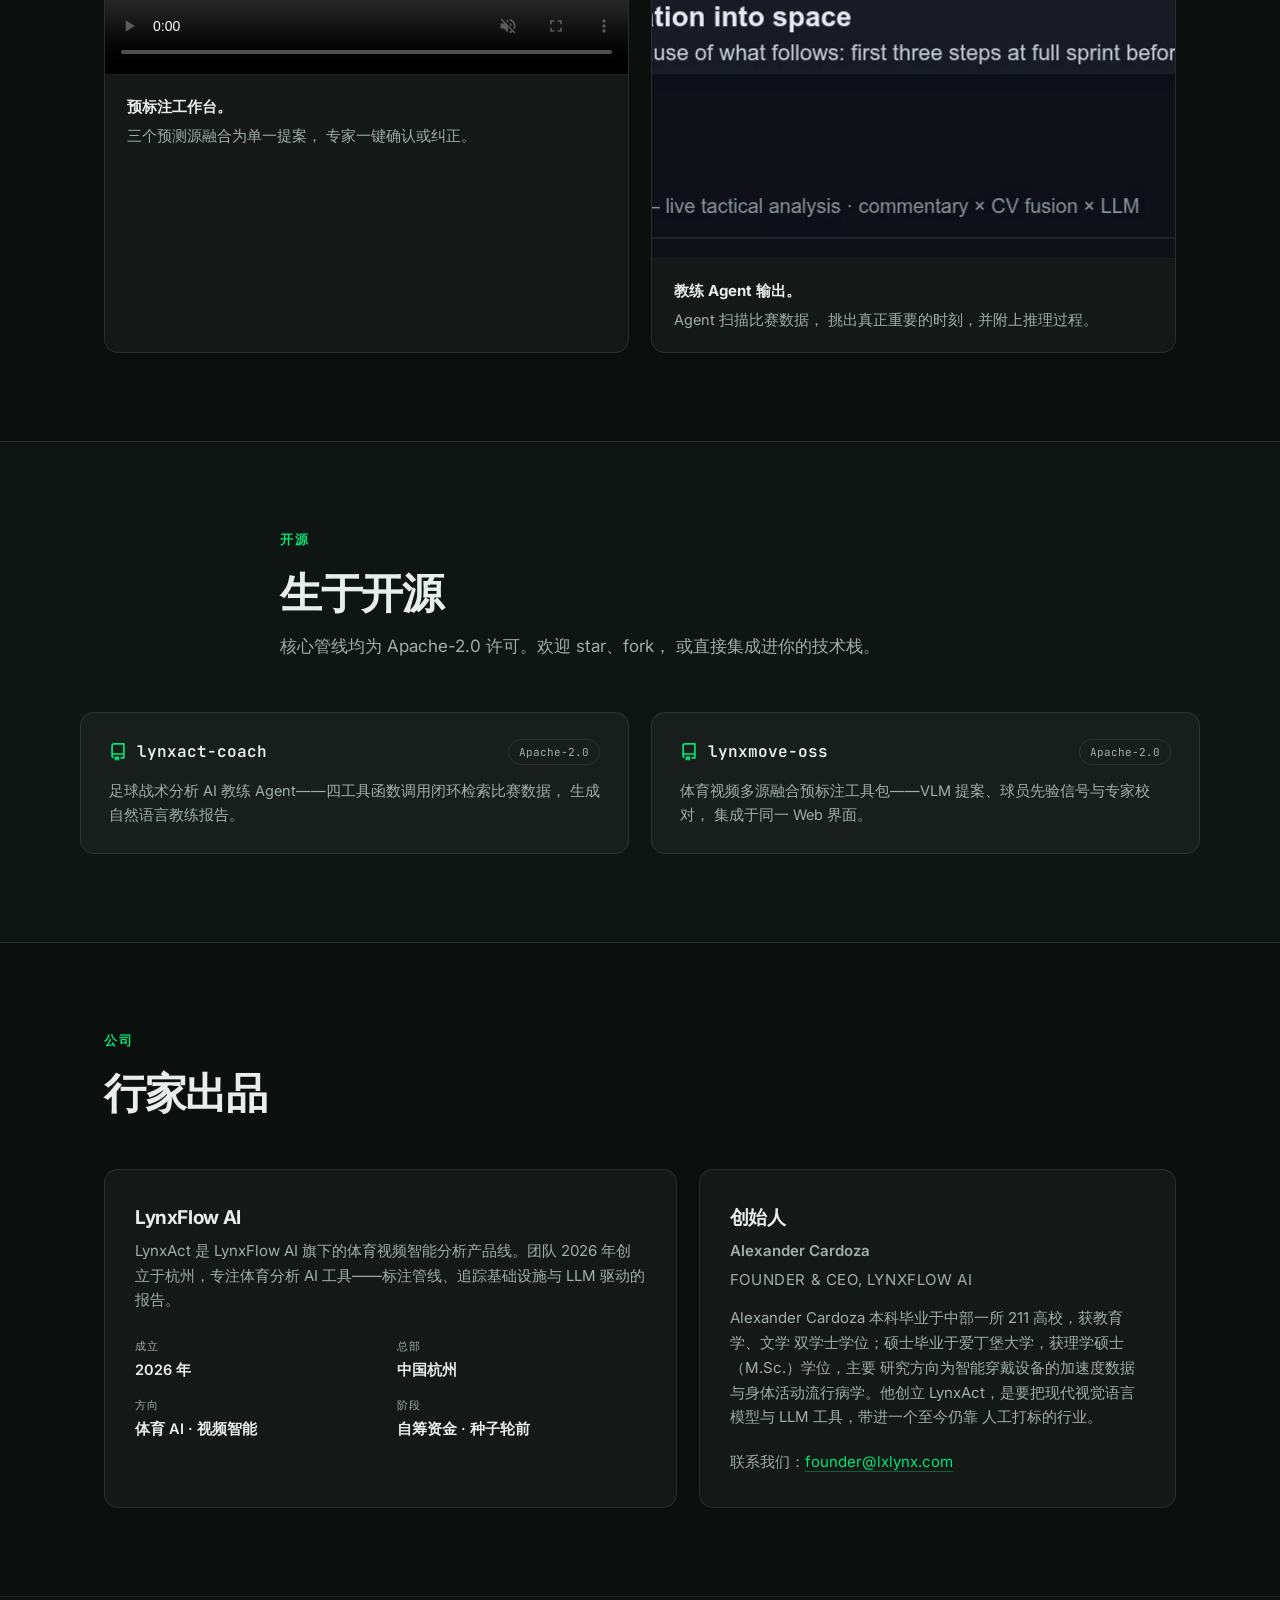
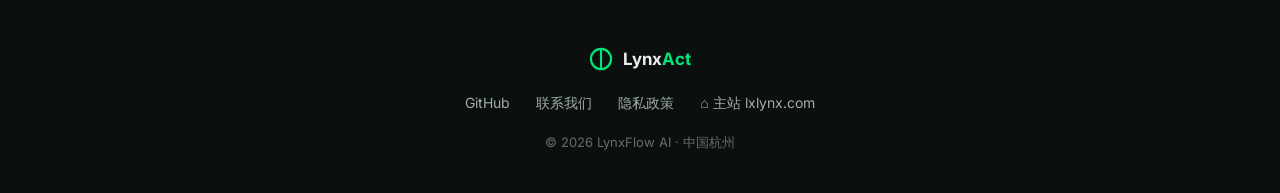
==== commit 436796cc: "seo(site): add twitter:card summary_large_image for social sharing Twitter falls back to og:title/de" ====
--- a/zh/index.html
+++ b/zh/index.html
@@ -3,6 +3,8 @@
 <head>
   <meta charset="UTF-8">
   <meta name="viewport" content="width=device-width, initial-scale=1.0">
+  <meta name="theme-color" content="#0b0f0e">
+  <meta name="color-scheme" content="dark">
   <title>LynxAct — AI 驱动的体育视频智能</title>
   <meta name="description" content="LynxAct 让比赛影像成为战术洞察：VLM 技战术标注、球员追踪、LLM 战术报告。LynxFlow AI 出品。">
   <meta property="og:title" content="LynxAct — AI 驱动的体育视频智能">
@@ -11,6 +13,7 @@
   <meta property="og:url" content="https://lynxact.lxlynx.com/zh/">
   <meta property="og:image" content="https://lynxact.lxlynx.com/assets/lynxact-coach-top-moments-sample.png">
   <meta property="og:image:alt" content="LynxAct 教练战术报告样例">
+  <meta name="twitter:card" content="summary_large_image">
   <link rel="canonical" href="https://lynxact.lxlynx.com/zh/">
   <link rel="alternate" hreflang="en" href="https://lynxact.lxlynx.com/">
   <link rel="alternate" hreflang="zh-CN" href="https://lynxact.lxlynx.com/zh/">
@@ -164,12 +167,17 @@
       </div>
       <div class="demo-grid">
         <figure class="demo-item reveal">
-          <img src="/assets/demo.gif" alt="多源融合预标注工作流：融合投票、一键校对与判定" loading="lazy" width="880" height="656">
+          <video width="880" height="656" autoplay loop muted playsinline controls preload="metadata" aria-label="多源融合预标注工作流：融合投票、一键校对与判定">
+            <source src="/assets/demo.mp4" type="video/mp4">
+          </video>
           <figcaption><strong>预标注工作台。</strong>三个预测源融合为单一提案，
             专家一键确认或纠正。</figcaption>
         </figure>
         <figure class="demo-item reveal">
-          <img src="/assets/lynxact-coach-top-moments-sample.png" alt="AI 教练 Agent 输出：自动识别出的比赛关键时刻" loading="lazy" width="1200" height="840">
+          <picture>
+            <source srcset="/assets/lynxact-coach-top-moments-sample.webp" type="image/webp">
+            <img src="/assets/lynxact-coach-top-moments-sample.png" alt="AI 教练 Agent 输出：自动识别出的比赛关键时刻" loading="lazy" width="1200" height="840">
+          </picture>
           <figcaption><strong>教练 Agent 输出。</strong>Agent 扫描比赛数据，
             挑出真正重要的时刻，并附上推理过程。</figcaption>
         </figure>
--- a/css/style.css
+++ b/css/style.css
@@ -49,6 +49,17 @@
   top: 1rem;
 }
 
+/* High-contrast keyboard focus ring for every interactive element
+   (WCAG 2.4.7 Focus Visible). The browser default outline is low-
+   contrast on this dark theme; :where() keeps specificity 0 so it
+   composes with per-component styles instead of overriding them. */
+:where(a, button, .btn, .nav-cta, .lang-switch, .repo-card,
+       .lang-link, .back, [tabindex]):focus-visible {
+  outline: 2px solid var(--accent);
+  outline-offset: 2px;
+  border-radius: 6px;
+}
+
 .pitch-bg {
   position: fixed;
   inset: 0;
@@ -325,7 +336,8 @@
   border-radius: var(--radius);
   overflow: hidden;
 }
-.demo-item img {
+.demo-item img,
+.demo-item video {
   display: block;
   width: 100%;
   aspect-ratio: 16 / 10;
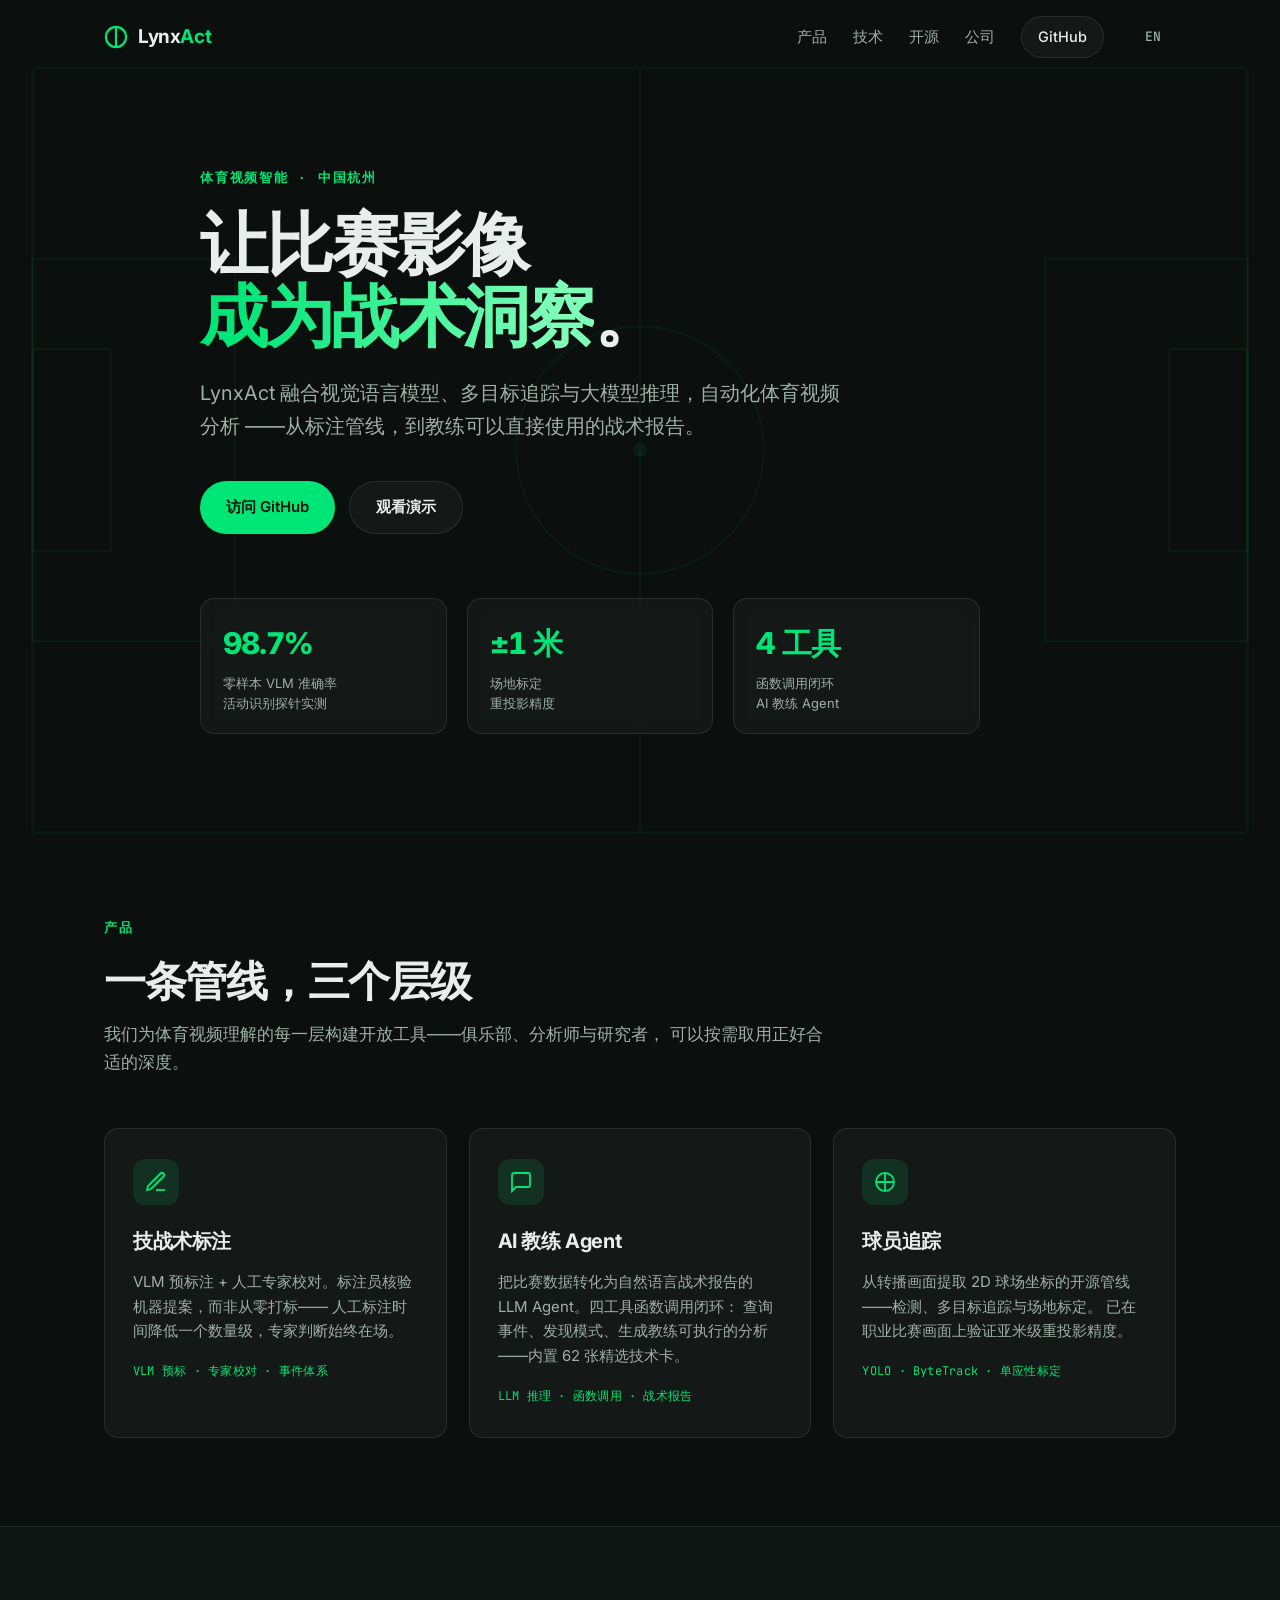
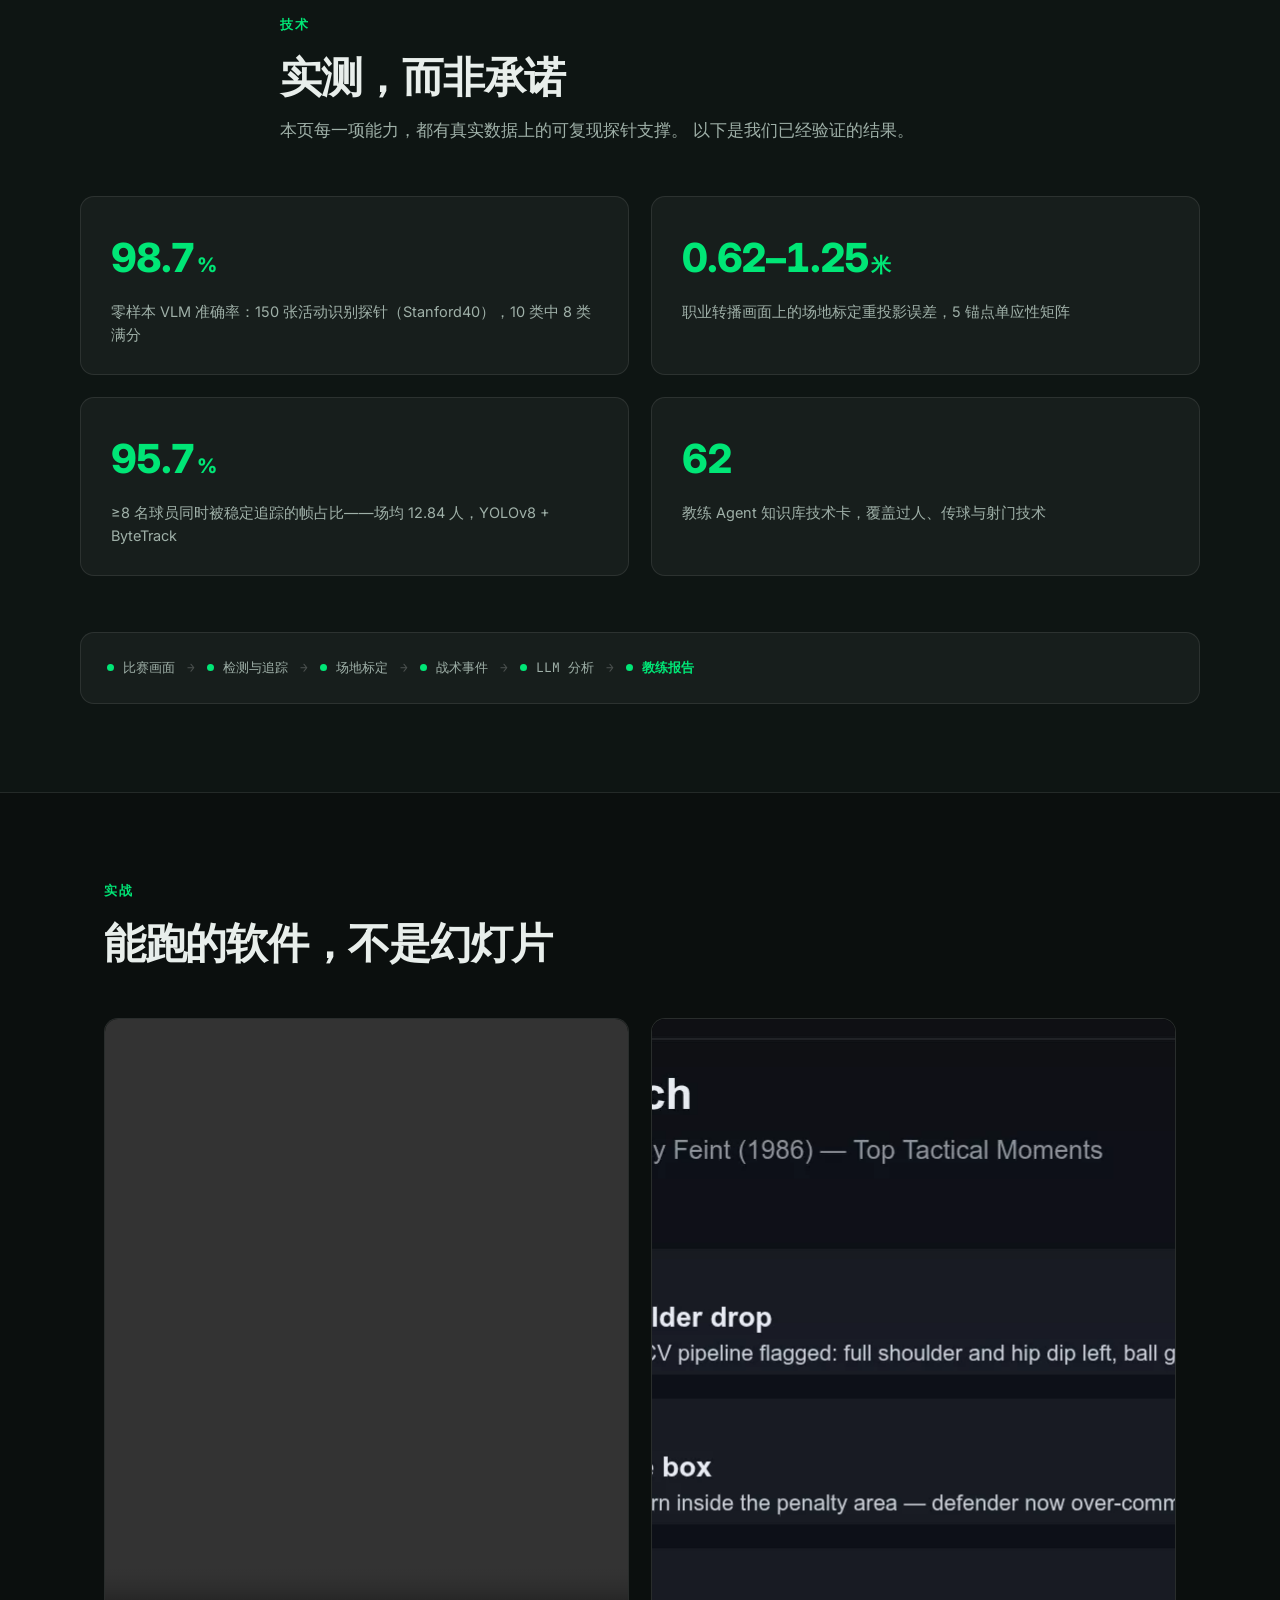
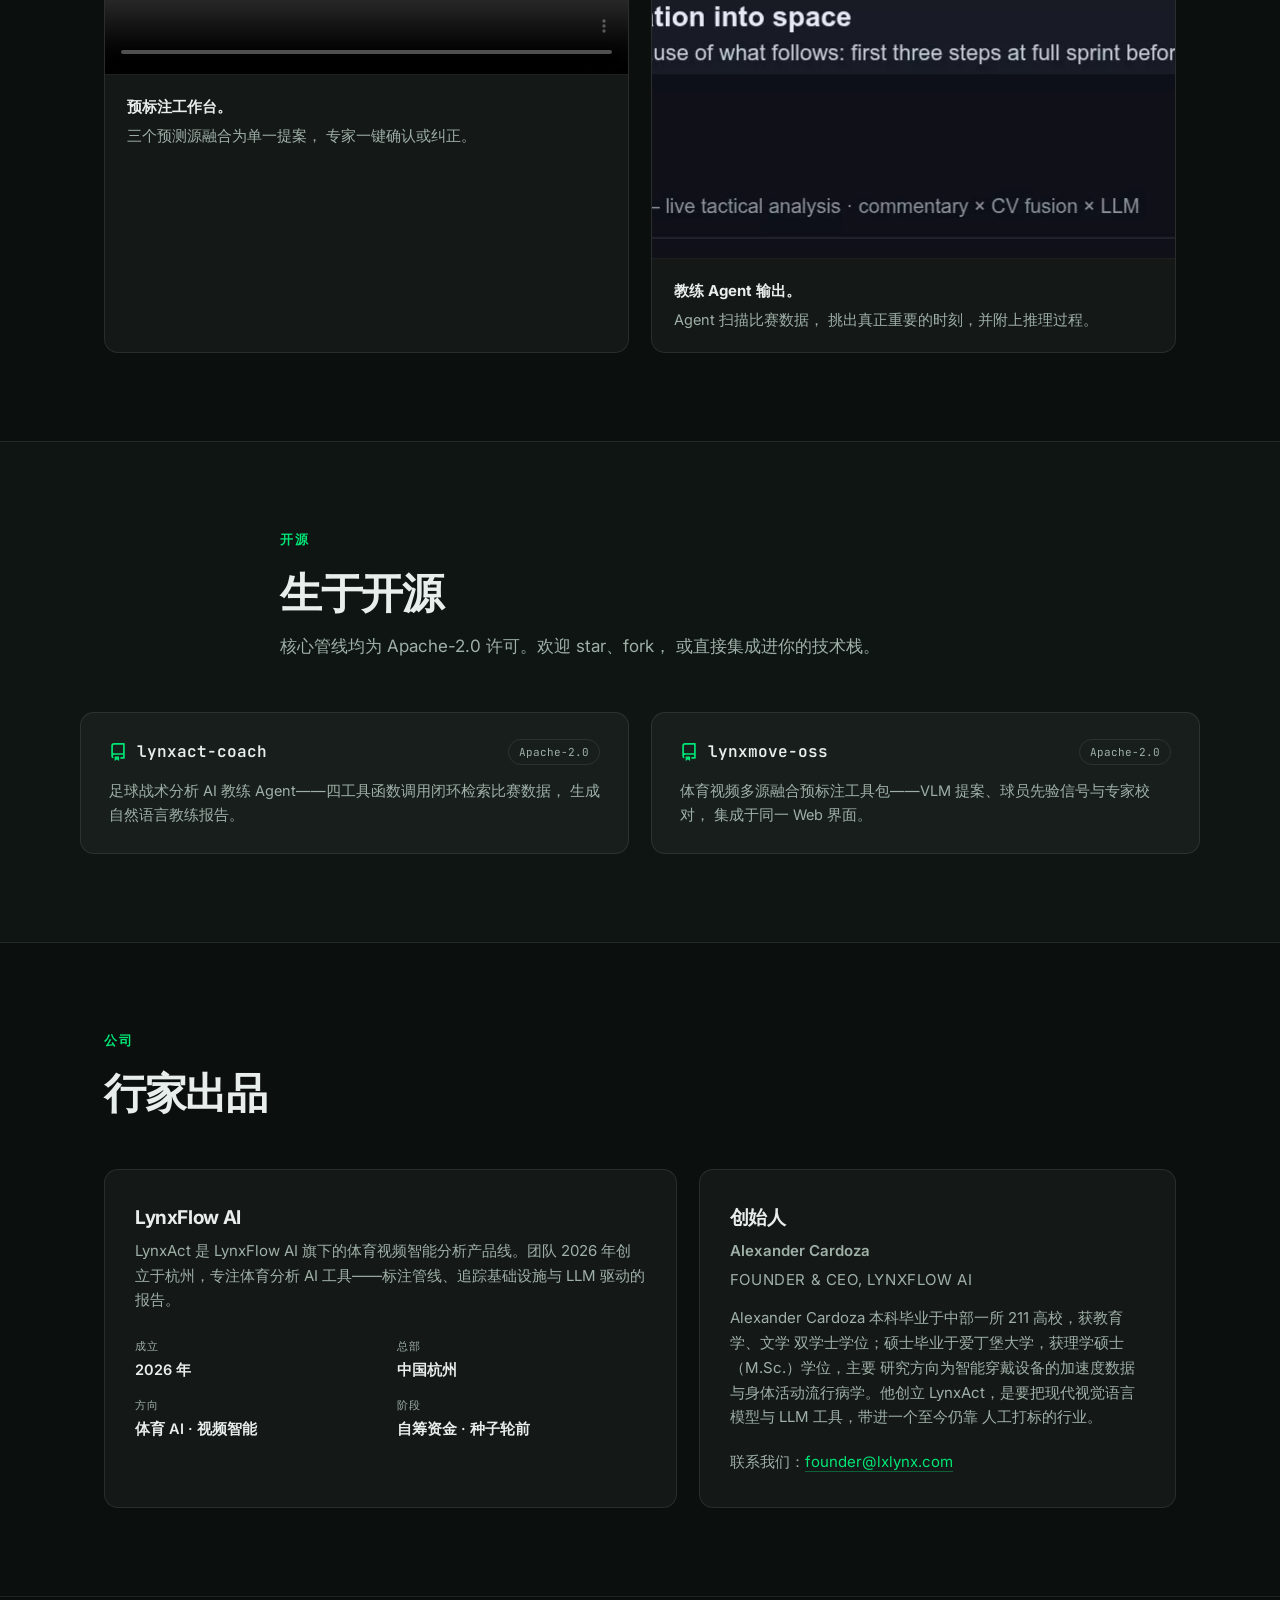
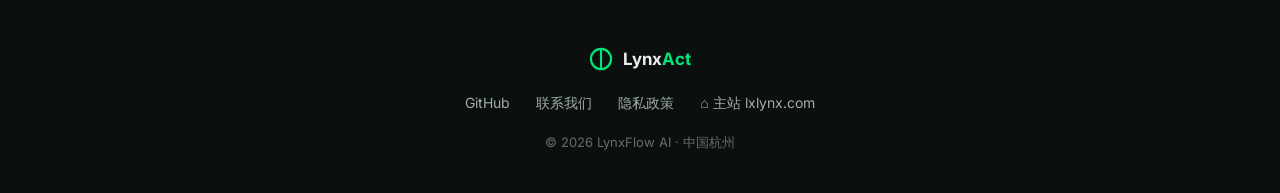
==== commit ffd14d55: "seo(site): add WebSite schema.org JSON-LD (bilingual) Complements the Organization schema (R41): tel" ====
--- a/zh/index.html
+++ b/zh/index.html
@@ -13,6 +13,8 @@
   <meta property="og:url" content="https://lynxact.lxlynx.com/zh/">
   <meta property="og:image" content="https://lynxact.lxlynx.com/assets/lynxact-coach-top-moments-sample.png">
   <meta property="og:image:alt" content="LynxAct 教练战术报告样例">
+  <meta property="og:image:width" content="1200">
+  <meta property="og:image:height" content="840">
   <meta name="twitter:card" content="summary_large_image">
   <link rel="canonical" href="https://lynxact.lxlynx.com/zh/">
   <link rel="alternate" hreflang="en" href="https://lynxact.lxlynx.com/">
@@ -33,6 +35,16 @@
     "founder": {"@type": "Person", "name": "Alexander Cardoza", "jobTitle": "Founder & CEO"},
     "foundingDate": "2026",
     "address": {"@type": "PostalAddress", "addressLocality": "Hangzhou", "addressCountry": "CN"}
+  }
+  </script>
+  <script type="application/ld+json">
+  {
+    "@context": "https://schema.org",
+    "@type": "WebSite",
+    "name": "LynxAct",
+    "url": "https://lynxact.lxlynx.com/",
+    "inLanguage": ["en", "zh-CN"],
+    "publisher": {"@type": "Organization", "name": "LynxFlow AI"}
   }
   </script>
 </head>
--- a/css/style.css
+++ b/css/style.css
@@ -140,6 +140,18 @@
   padding: 168px 24px 96px;
 }
 .hero-inner { max-width: 880px; margin: 0 auto; }
+
+/* 404 / error pages: full-viewport centered, no scroll-triggered reveal. */
+.error-page {
+  min-height: 100vh;
+  display: flex;
+  flex-direction: column;
+  align-items: center;
+  justify-content: center;
+  padding: 64px 24px;
+  text-align: center;
+}
+.error-page .hero-cta { justify-content: center; }
 .eyebrow {
   font-family: var(--mono);
   font-size: 12.5px;
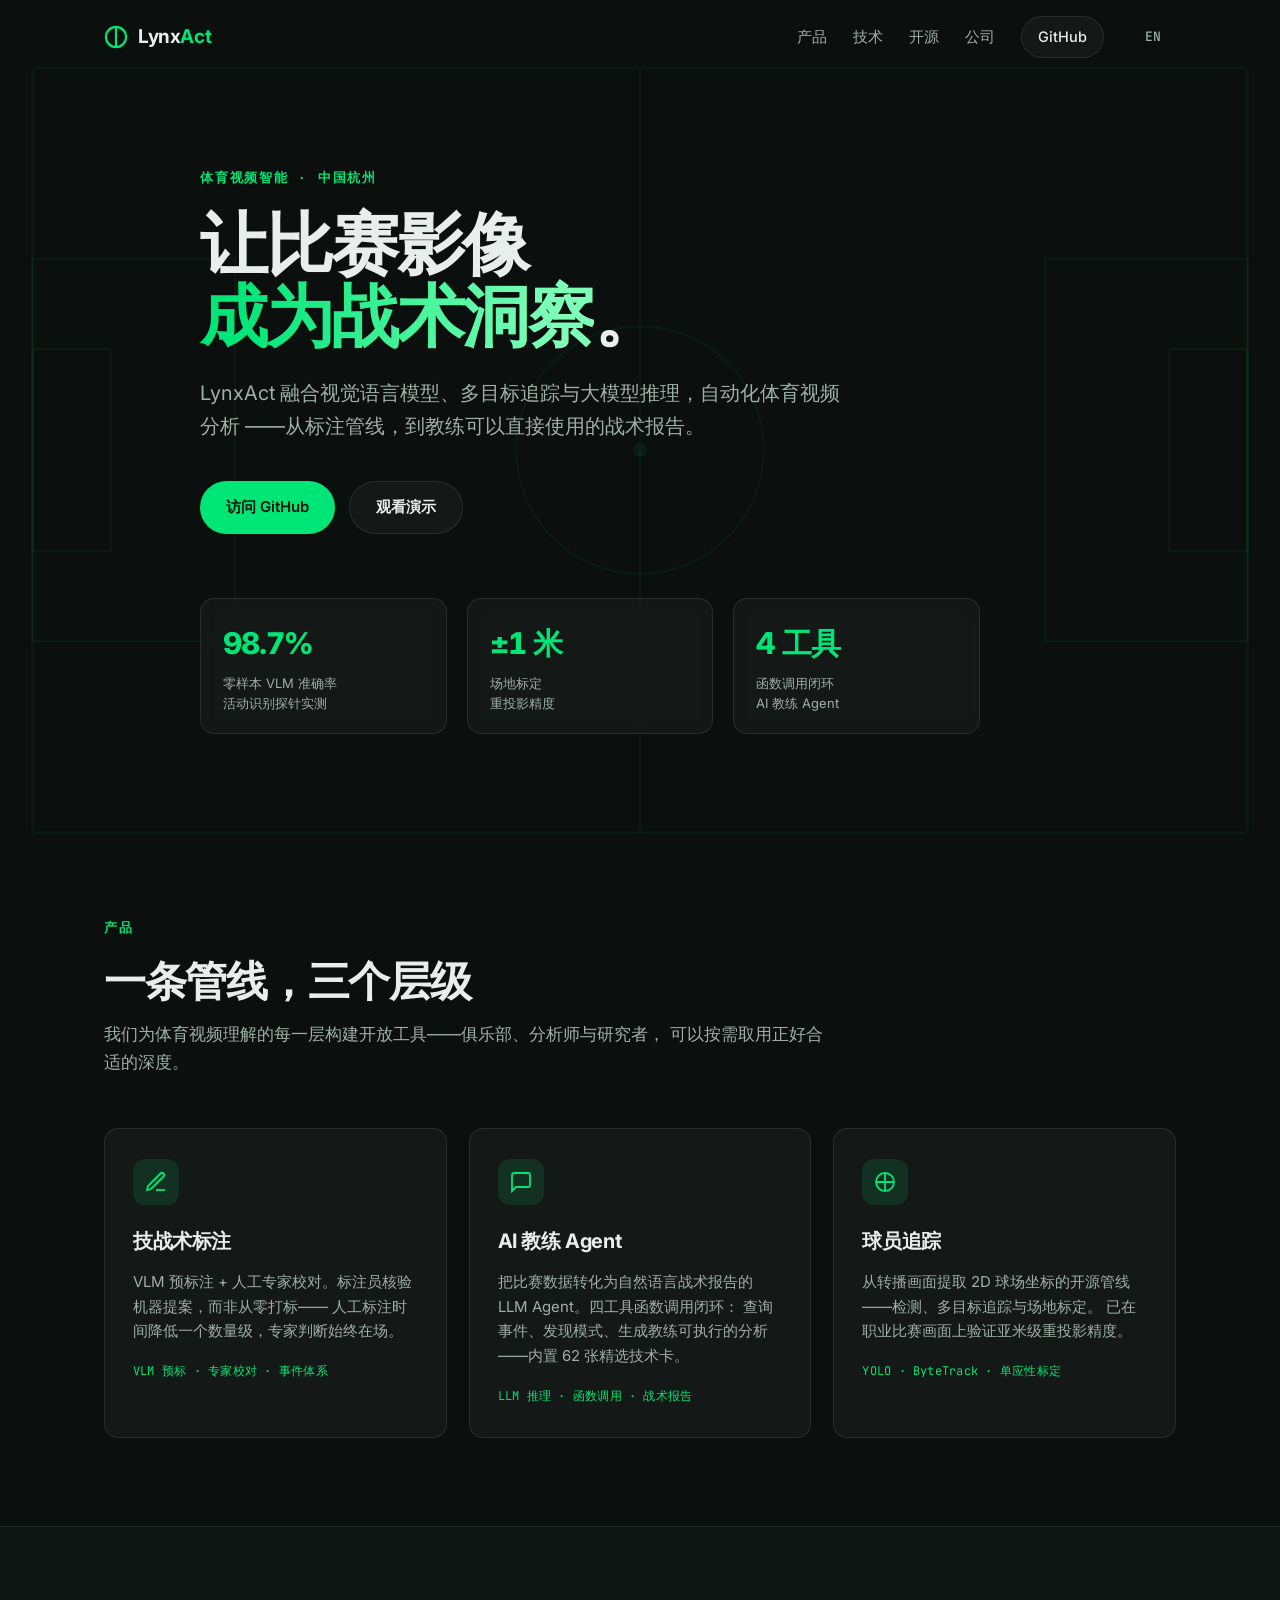
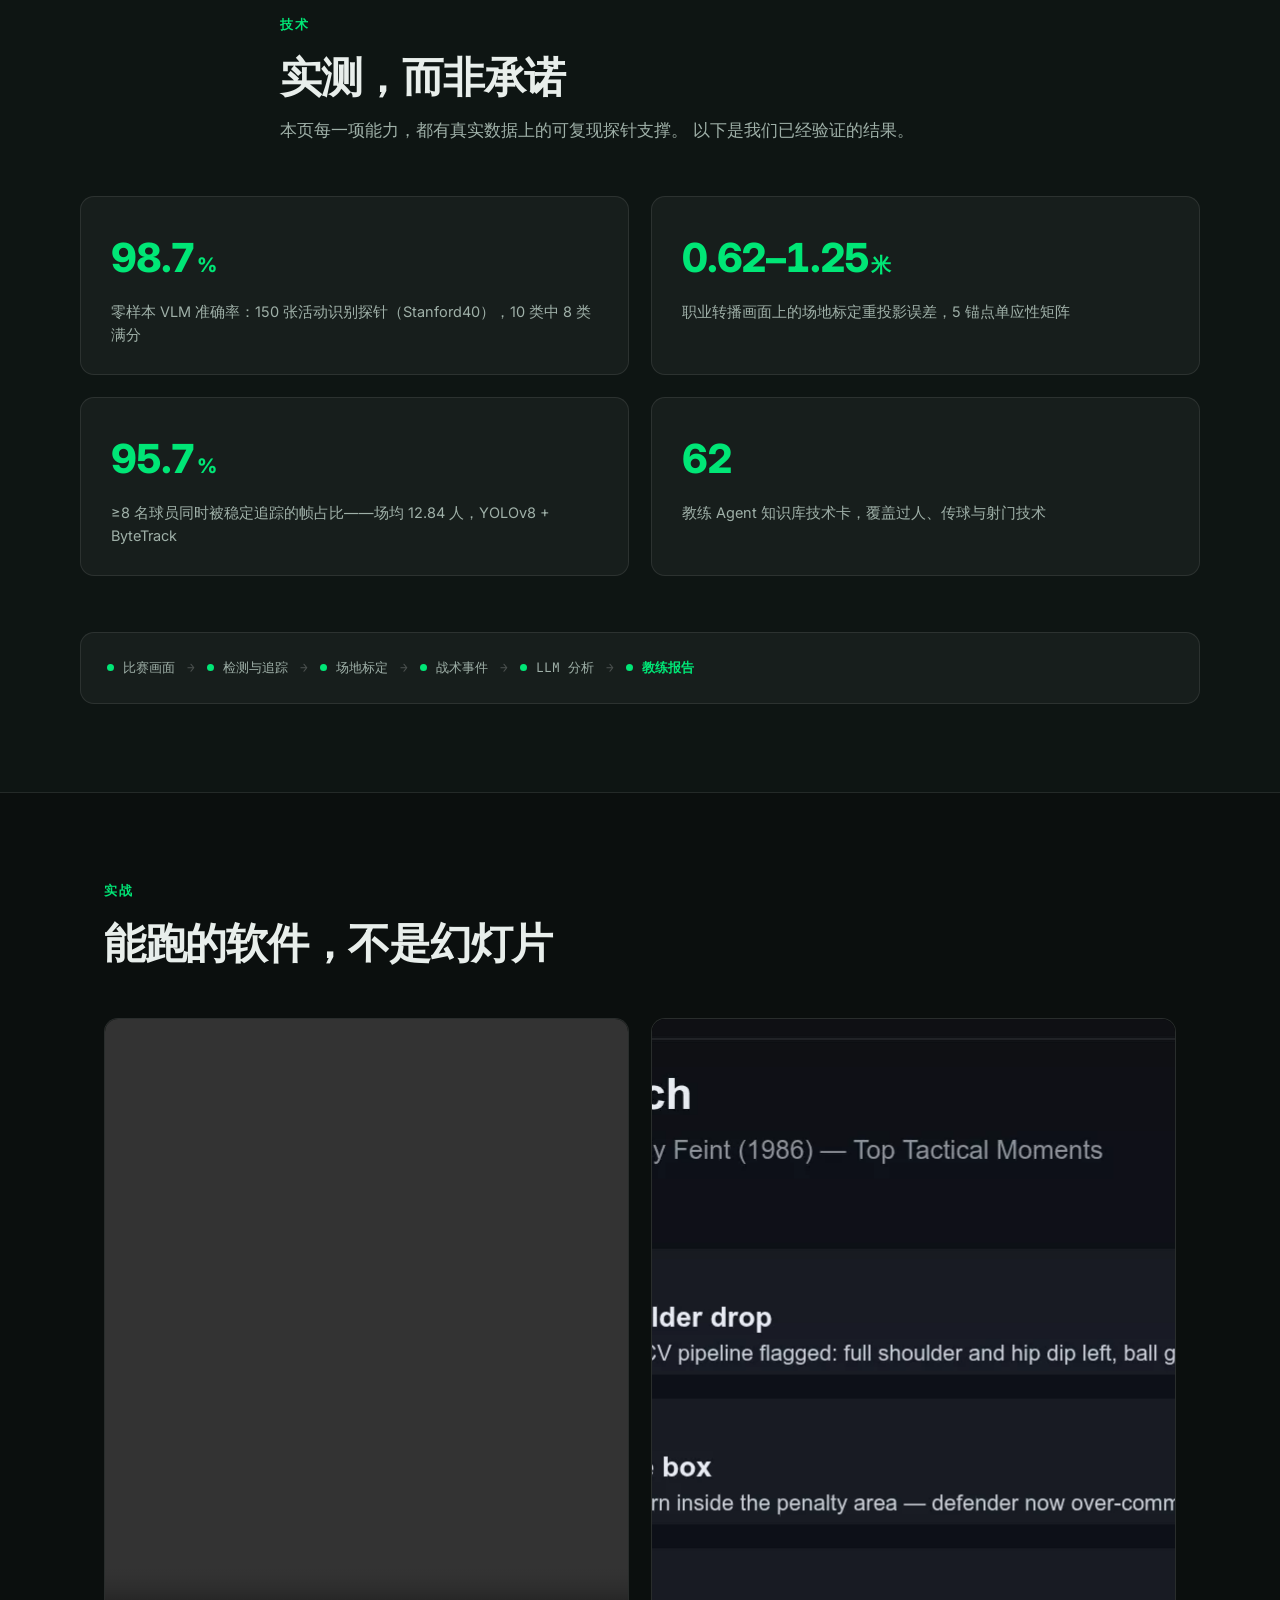
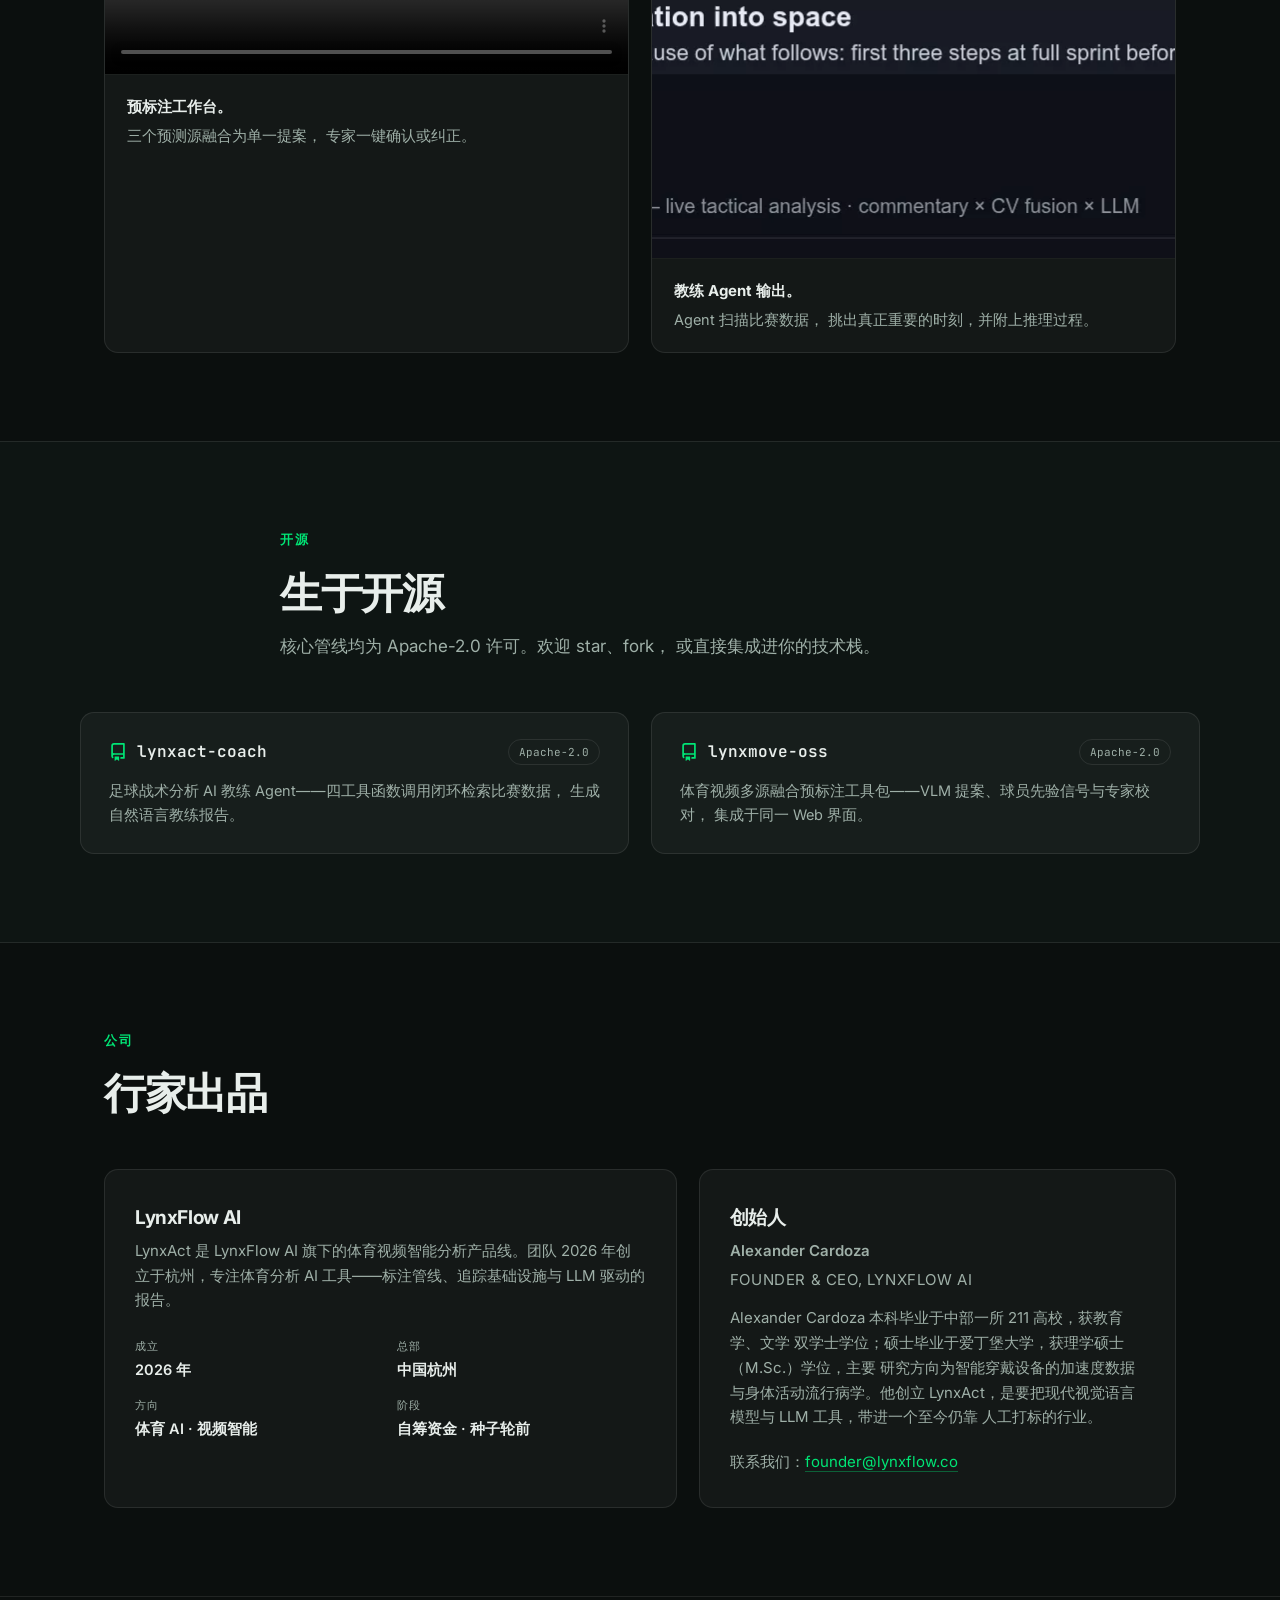
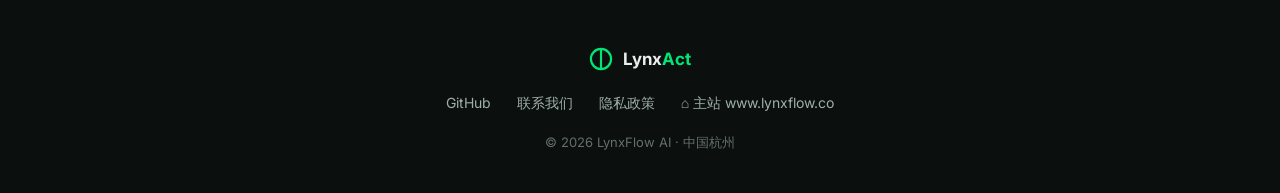
==== commit 71e6d8a6: "feat: 域名迁移 lxlynx.com -> lynxflow.co (canonical/og/hreflang/JSON-LD/邮箱 founder@lynxflow.co)" ====
--- a/zh/index.html
+++ b/zh/index.html
@@ -10,16 +10,16 @@
   <meta property="og:title" content="LynxAct — AI 驱动的体育视频智能">
   <meta property="og:description" content="从原始比赛画面到教练可直接使用的战术报告：体育视频标注、追踪与 LLM 分析的开源管线。">
   <meta property="og:type" content="website">
-  <meta property="og:url" content="https://lynxact.lxlynx.com/zh/">
-  <meta property="og:image" content="https://lynxact.lxlynx.com/assets/lynxact-coach-top-moments-sample.png">
+  <meta property="og:url" content="https://act.lynxflow.co/zh/">
+  <meta property="og:image" content="https://act.lynxflow.co/assets/lynxact-coach-top-moments-sample.png">
   <meta property="og:image:alt" content="LynxAct 教练战术报告样例">
   <meta property="og:image:width" content="1200">
   <meta property="og:image:height" content="840">
   <meta name="twitter:card" content="summary_large_image">
-  <link rel="canonical" href="https://lynxact.lxlynx.com/zh/">
-  <link rel="alternate" hreflang="en" href="https://lynxact.lxlynx.com/">
-  <link rel="alternate" hreflang="zh-CN" href="https://lynxact.lxlynx.com/zh/">
-  <link rel="alternate" hreflang="x-default" href="https://lynxact.lxlynx.com/">
+  <link rel="canonical" href="https://act.lynxflow.co/zh/">
+  <link rel="alternate" hreflang="en" href="https://act.lynxflow.co/">
+  <link rel="alternate" hreflang="zh-CN" href="https://act.lynxflow.co/zh/">
+  <link rel="alternate" hreflang="x-default" href="https://act.lynxflow.co/">
   <link rel="icon" href="/favicon.svg" type="image/svg+xml">
   <link rel="preconnect" href="https://fonts.googleapis.com">
   <link rel="preconnect" href="https://fonts.gstatic.com" crossorigin>
@@ -30,8 +30,8 @@
     "@context": "https://schema.org",
     "@type": "Organization",
     "name": "LynxFlow AI",
-    "url": "https://lynxact.lxlynx.com/zh/",
-    "logo": "https://lynxact.lxlynx.com/favicon.svg",
+    "url": "https://act.lynxflow.co/zh/",
+    "logo": "https://act.lynxflow.co/favicon.svg",
     "founder": {"@type": "Person", "name": "Alexander Cardoza", "jobTitle": "Founder & CEO"},
     "foundingDate": "2026",
     "address": {"@type": "PostalAddress", "addressLocality": "Hangzhou", "addressCountry": "CN"}
@@ -42,7 +42,7 @@
     "@context": "https://schema.org",
     "@type": "WebSite",
     "name": "LynxAct",
-    "url": "https://lynxact.lxlynx.com/",
+    "url": "https://act.lynxflow.co/",
     "inLanguage": ["en", "zh-CN"],
     "publisher": {"@type": "Organization", "name": "LynxFlow AI"}
   }
@@ -252,7 +252,7 @@
             研究方向为智能穿戴设备的加速度数据与身体活动流行病学。他创立
             LynxAct，是要把现代视觉语言模型与 LLM 工具，带进一个至今仍靠
             人工打标的行业。</p>
-          <p class="company-contact">联系我们：<a href="mailto:founder@lxlynx.com">founder@lxlynx.com</a></p>
+          <p class="company-contact">联系我们：<a href="mailto:founder@lynxflow.co">founder@lynxflow.co</a></p>
         </div>
       </div>
     </section>
@@ -270,9 +270,9 @@
       </div>
       <nav class="footer-links" aria-label="页脚">
         <a href="https://github.com/Lxcardoza993?tab=repositories" target="_blank" rel="noopener">GitHub</a>
-        <a href="mailto:founder@lxlynx.com">联系我们</a>
+        <a href="mailto:founder@lynxflow.co">联系我们</a>
         <a href="/zh/privacy.html">隐私政策</a>
-        <a href="https://lxlynx.com" target="_blank" rel="noopener">⌂ 主站 lxlynx.com</a>
+        <a href="https://www.lynxflow.co" target="_blank" rel="noopener">⌂ 主站 www.lynxflow.co</a>
       </nav>
       <p class="footer-legal">© 2026 LynxFlow AI · 中国杭州</p>
     </div>
